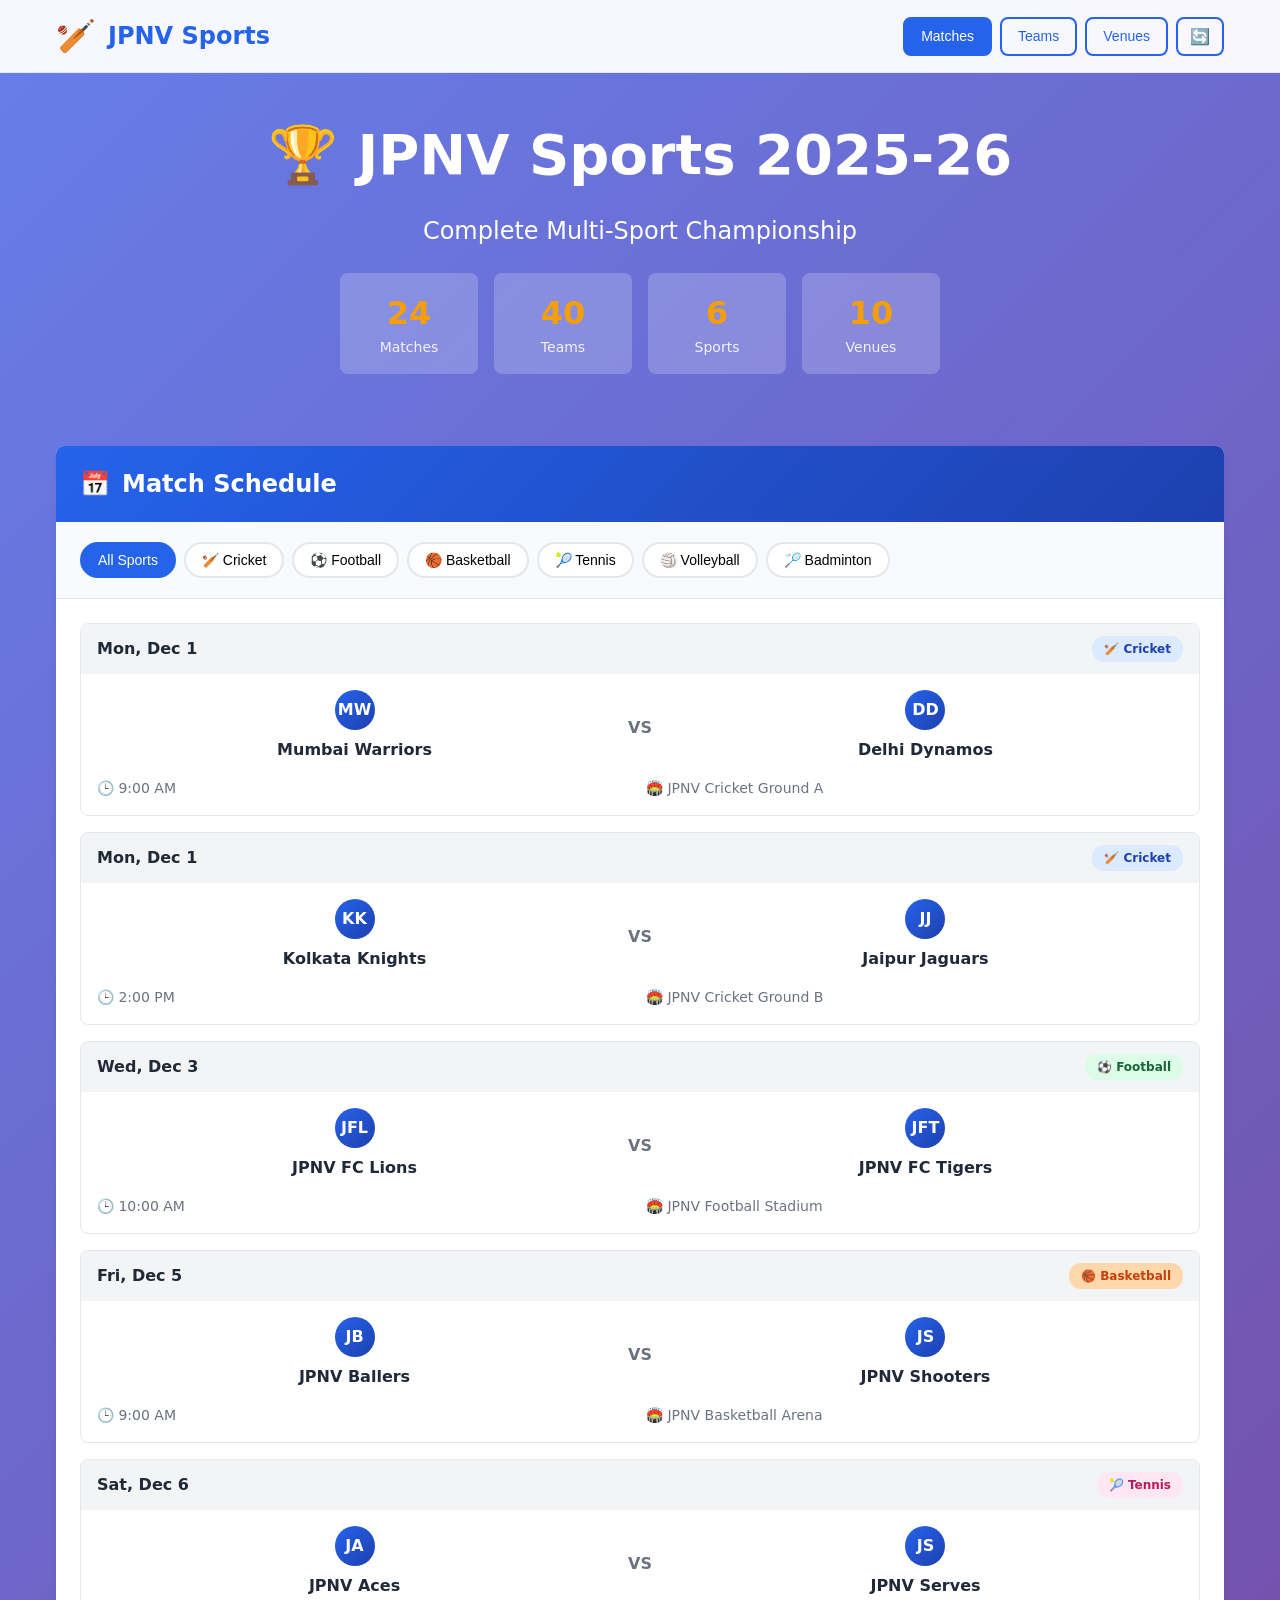
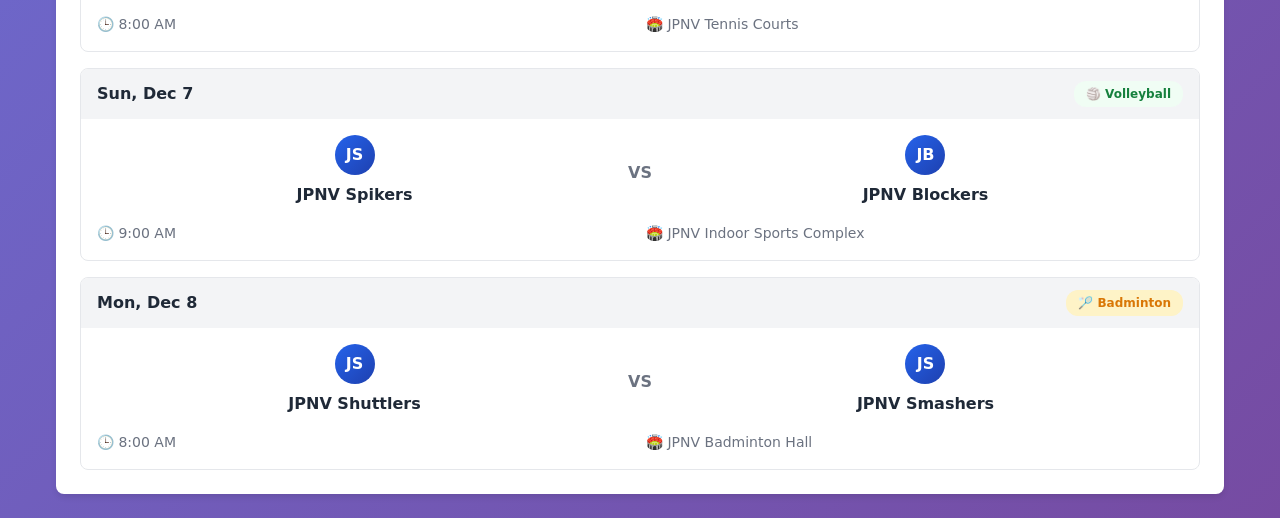
==== index.html @ b488fb13 "🔄 Fix CSV Data Loading - All Teams & Live Updates 🚀 Major Data Integration Fixes: - Replaced hardcod" ====
<!DOCTYPE html>
<html lang="en">
<head>
    <meta charset="UTF-8">
    <meta name="viewport" content="width=device-width, initial-scale=1.0">
    <meta http-equiv="Cache-Control" content="no-cache, no-store, must-revalidate">
    <meta http-equiv="Pragma" content="no-cache">
    <meta http-equiv="Expires" content="0">
    <title>🏏 JPNV Sports 2025-26</title>
    <link rel="icon" href="data:image/svg+xml,<svg xmlns='http://www.w3.org/2000/svg' viewBox='0 0 100 100'><text y='.9em' font-size='90'>🏏</text></svg>">
    
    <style>
        /* Critical above-fold CSS only */
        *{margin:0;padding:0;box-sizing:border-box}
        body{font-family:system-ui,-apple-system,sans-serif;line-height:1.5;color:#1f2937;background:#667eea;min-height:100vh}
        .container{max-width:1200px;margin:0 auto;padding:0 16px}
        .header{background:rgba(255,255,255,0.95);position:sticky;top:0;z-index:100;border-bottom:1px solid #e5e7eb}
        .header-content{display:flex;align-items:center;justify-content:space-between;padding:12px 0}
        .logo{display:flex;align-items:center;gap:12px;font-size:1.5rem;font-weight:700;color:#2563eb;text-decoration:none}
        .nav-menu{display:flex;gap:8px}
        .nav-btn{padding:8px 16px;background:none;border:2px solid #2563eb;border-radius:8px;color:#2563eb;font-weight:500;cursor:pointer;font-size:14px}
        .nav-btn:hover,.nav-btn.active{background:#2563eb;color:white}
        .refresh-btn{padding:8px 12px!important;font-size:16px!important;transition:transform 0.3s ease}
        .refresh-btn:hover{transform:rotate(90deg)}
        @media (max-width:768px){.header-content{flex-wrap:wrap;gap:8px}.logo{flex:1;min-width:0}.nav-menu{gap:6px;flex-wrap:wrap;width:100%;justify-content:space-between}.nav-btn{padding:10px 12px;font-size:13px;min-width:70px;min-height:44px;touch-action:manipulation}.refresh-btn{padding:10px 12px!important;font-size:16px!important;min-width:50px!important}}
        .hero-section{text-align:center;padding:40px 0;color:white;margin-bottom:32px}
        .hero-title{font-size:clamp(2rem,5vw,3.5rem);font-weight:700;margin-bottom:16px}
        .hero-stats{display:grid;grid-template-columns:repeat(auto-fit,minmax(120px,1fr));gap:16px;max-width:600px;margin:0 auto}
        .stat-card{background:rgba(255,255,255,0.2);padding:16px;border-radius:8px}
        .stat-number{font-size:2rem;font-weight:700;color:#f59e0b}
        .loading{text-align:center;padding:40px;color:#fff}
    </style>
    <link rel="preload" href="fast.css?v=1130" as="style" onload="this.onload=null;this.rel='stylesheet'">
    <noscript><link rel="stylesheet" href="fast.css?v=1130"></noscript>
</head>
<body>
    <header class="header">
        <div class="container">
            <div class="header-content">
                <a href="#" class="logo">
                    <span style="font-size: clamp(1.5rem, 4vw, 2rem);">🏏</span>
                    <span style="font-size: clamp(1rem, 3vw, 1.5rem);">JPNV Sports</span>
                </a>
                <nav class="nav-menu">
                    <button class="nav-btn active" data-section="matches">Matches</button>
                    <button class="nav-btn" data-section="teams">Teams</button>
                    <button class="nav-btn" data-section="venues">Venues</button>
                    <button class="nav-btn refresh-btn" title="Refresh Data">🔄</button>
                </nav>
            </div>
        </div>
    </header>

    <main>
        <div class="container">
            <section class="hero-section">
                <h1 class="hero-title">🏆 JPNV Sports 2025-26</h1>
                <p style="font-size: clamp(1rem, 3vw, 1.5rem); margin-bottom: 24px;">Complete Multi-Sport Championship</p>
                <div class="hero-stats">
                    <div class="stat-card">
                        <div class="stat-number">24</div>
                        <div class="stat-label">Matches</div>
                    </div>
                    <div class="stat-card">
                        <div class="stat-number">40</div>
                        <div class="stat-label">Teams</div>
                    </div>
                    <div class="stat-card">
                        <div class="stat-number">6</div>
                        <div class="stat-label">Sports</div>
                    </div>
                    <div class="stat-card">
                        <div class="stat-number">10</div>
                        <div class="stat-label">Venues</div>
                    </div>
                </div>
            </section>

            <section id="matches-section" class="content-section">
                <div class="section-header">
                    <span style="font-size: 1.5rem;">📅</span>
                    <h2 style="font-size: 1.5rem; font-weight: 600;">Match Schedule</h2>
                </div>
                
                <div class="filters">
                    <div class="filter-tabs">
                        <button class="filter-tab active" data-sport="all">All Sports</button>
                        <button class="filter-tab" data-sport="Cricket">🏏 Cricket</button>
                        <button class="filter-tab" data-sport="Football">⚽ Football</button>
                        <button class="filter-tab" data-sport="Basketball">🏀 Basketball</button>
                        <button class="filter-tab" data-sport="Tennis">🎾 Tennis</button>
                        <button class="filter-tab" data-sport="Volleyball">🏐 Volleyball</button>
                        <button class="filter-tab" data-sport="Badminton">🏸 Badminton</button>
                    </div>
                </div>

                <div class="matches-grid" id="matches-grid">
                    <div class="loading">📊 Loading matches...</div>
                </div>
            </section>

            <section id="teams-section" class="content-section" style="display: none;">
                <div class="section-header">
                    <span style="font-size: 1.5rem;">👥</span>
                    <h2 style="font-size: 1.5rem; font-weight: 600;">Teams</h2>
                </div>
                <div class="teams-grid" id="teams-grid"></div>
            </section>

            <section id="venues-section" class="content-section" style="display: none;">
                <div class="section-header">
                    <span style="font-size: 1.5rem;">🏟️</span>
                    <h2 style="font-size: 1.5rem; font-weight: 600;">Venues</h2>
                </div>
                <div class="teams-grid" id="venues-grid"></div>
            </section>
        </div>
    </main>

    <script>
        // Essential data only
        const matches = [
            {date: '2025-12-01', time: '09:00', sport: 'Cricket', competition: 'JPNV Premier League', homeTeam: 'Mumbai Warriors', awayTeam: 'Delhi Dynamos', venue: 'JPNV Cricket Ground A', status: 'Scheduled'},
            {date: '2025-12-01', time: '14:00', sport: 'Cricket', competition: 'JPNV Premier League', homeTeam: 'Kolkata Knights', awayTeam: 'Jaipur Jaguars', venue: 'JPNV Cricket Ground B', status: 'Scheduled'},
            {date: '2025-12-03', time: '10:00', sport: 'Football', competition: 'JPNV Football Championship', homeTeam: 'JPNV FC Lions', awayTeam: 'JPNV FC Tigers', venue: 'JPNV Football Stadium', status: 'Scheduled'},
            {date: '2025-12-05', time: '09:00', sport: 'Basketball', competition: 'JPNV Basketball Pro League', homeTeam: 'JPNV Ballers', awayTeam: 'JPNV Shooters', venue: 'JPNV Basketball Arena', status: 'Scheduled'},
            {date: '2025-12-06', time: '08:00', sport: 'Tennis', competition: 'JPNV Tennis Open', homeTeam: 'JPNV Aces', awayTeam: 'JPNV Serves', venue: 'JPNV Tennis Courts', status: 'Scheduled'},
            {date: '2025-12-07', time: '09:00', sport: 'Volleyball', competition: 'JPNV Volleyball League', homeTeam: 'JPNV Spikers', awayTeam: 'JPNV Blockers', venue: 'JPNV Indoor Sports Complex', status: 'Scheduled'},
            {date: '2025-12-08', time: '08:00', sport: 'Badminton', competition: 'JPNV Badminton Championship', homeTeam: 'JPNV Shuttlers', awayTeam: 'JPNV Smashers', venue: 'JPNV Badminton Hall', status: 'Scheduled'}
        ];

        let teams = []; // Will be loaded from CSV

        let venues = []; // Will be loaded from CSV

        function formatDate(dateString) {
            return new Date(dateString).toLocaleDateString('en-US', { weekday: 'short', month: 'short', day: 'numeric' });
        }

        function formatTime(timeString) {
            const [hours, minutes] = timeString.split(':');
            const time = new Date();
            time.setHours(hours, minutes);
            return time.toLocaleTimeString('en-US', { hour: 'numeric', minute: '2-digit', hour12: true });
        }

        function getInitials(name) {
            return name.split(' ').map(word => word[0]).join('').toUpperCase();
        }

        function getSportIcon(sport) {
            const icons = { 'Cricket': '🏏', 'Football': '⚽', 'Basketball': '🏀', 'Tennis': '🎾', 'Volleyball': '🏐', 'Badminton': '🏸' };
            return icons[sport] || '⚽';
        }

        function renderMatches(matchList = matches) {
            const grid = document.getElementById('matches-grid');
            grid.innerHTML = matchList.length === 0 ? '<div class="loading">No matches found.</div>' : matchList.map(match => `
                <div class="match-card">
                    <div class="match-header">
                        <span style="font-weight: 600;">${formatDate(match.date)}</span>
                        <span class="match-sport sport-${match.sport.toLowerCase()}">${getSportIcon(match.sport)} ${match.sport}</span>
                    </div>
                    <div class="match-content">
                        <div class="match-teams">
                            <div class="team">
                                <div class="team-logo">${getInitials(match.homeTeam)}</div>
                                <div class="team-name">${match.homeTeam}</div>
                            </div>
                            <div class="vs-divider">VS</div>
                            <div class="team">
                                <div class="team-logo">${getInitials(match.awayTeam)}</div>
                                <div class="team-name">${match.awayTeam}</div>
                            </div>
                        </div>
                        <div class="match-details">
                            <div>🕒 ${formatTime(match.time)}</div>
                            <div>🏟️ ${match.venue}</div>
                        </div>
                    </div>
                </div>
            `).join('');
        }

        function renderTeams() {
            const grid = document.getElementById('teams-grid');
            if (teams.length === 0) {
                grid.innerHTML = '<div class="loading">📊 Loading teams...</div>';
                return;
            }
            grid.innerHTML = teams.map(team => `
                <div class="team-card">
                    <div class="team-card-logo">${getInitials(team.name)}</div>
                    <div style="font-size: 1.25rem; font-weight: 600; margin-bottom: 8px;">${team.name}</div>
                    <div style="color: #6b7280; margin-bottom: 12px;">${getSportIcon(team.sport)} ${team.sport}</div>
                    <div style="font-size: 14px;">👤 ${team.contact}</div>
                    <div style="font-size: 14px;">📧 ${team.email}</div>
                </div>
            `).join('');
        }

        function renderVenues() {
            const grid = document.getElementById('venues-grid');
            if (venues.length === 0) {
                grid.innerHTML = '<div class="loading">📊 Loading venues...</div>';
                return;
            }
            grid.innerHTML = venues.map(venue => `
                <div class="team-card">
                    <div class="team-card-logo">🏟️</div>
                    <div style="font-size: 1.25rem; font-weight: 600; margin-bottom: 8px;">${venue.name}</div>
                    <div style="color: #6b7280; margin-bottom: 12px;">${venue.city || venue.location || 'Pune'}</div>
                    <div style="font-size: 14px;">👥 Capacity: ${(venue.capacity || 0).toLocaleString()}</div>
                    <div style="font-size: 14px;">🌿 ${venue.surface || 'Multi-Purpose'}</div>
                </div>
            `).join('');
        }

        // Navigation
        document.querySelectorAll('.nav-btn').forEach(btn => {
            btn.onclick = function() {
                // Handle refresh button separately
                if (this.classList.contains('refresh-btn')) {
                    this.style.transform = 'rotate(360deg)';
                    this.style.transition = 'transform 0.5s ease';
                    setTimeout(() => {
                        this.style.transform = '';
                        this.style.transition = '';
                    }, 500);
                    
                    // Reload CSV data and refresh current section
                    if (window.jpnvLoader) {
                        window.jpnvLoader.loadAllData().then(() => {
                            const activeSection = document.querySelector('.nav-btn.active')?.dataset.section;
                            if (activeSection === 'matches') renderMatches();
                            else if (activeSection === 'teams') renderTeams();
                            else if (activeSection === 'venues') renderVenues();
                        });
                    } else {
                        // Fallback if loader not ready
                        const activeSection = document.querySelector('.nav-btn.active')?.dataset.section;
                        if (activeSection === 'matches') renderMatches();
                        else if (activeSection === 'teams') renderTeams();
                        else if (activeSection === 'venues') renderVenues();
                    }
                    return;
                }
                
                document.querySelectorAll('.nav-btn').forEach(b => b.classList.remove('active'));
                this.classList.add('active');
                
                document.querySelectorAll('.content-section').forEach(s => s.style.display = 'none');
                document.getElementById(this.dataset.section + '-section').style.display = 'block';
                
                if (this.dataset.section === 'teams') renderTeams();
                if (this.dataset.section === 'venues') renderVenues();
            };
        });

        // Sport filters
        document.querySelectorAll('.filter-tab').forEach(tab => {
            tab.onclick = function() {
                document.querySelectorAll('.filter-tab').forEach(t => t.classList.remove('active'));
                this.classList.add('active');
                
                const sport = this.dataset.sport;
                const filtered = sport === 'all' ? matches : matches.filter(match => match.sport === sport);
                renderMatches(filtered);
            };
        });

        // Load remaining styles after initial paint
        setTimeout(() => {
            const style = document.createElement('style');
            style.textContent = `
                body{background:linear-gradient(135deg,#667eea 0%,#764ba2 100%)}
                .content-section{background:white;border-radius:8px;box-shadow:0 4px 6px -1px rgba(0,0,0,0.1);margin-bottom:24px;overflow:hidden}
                .section-header{background:linear-gradient(135deg,#2563eb,#1e40af);color:white;padding:20px 24px;display:flex;align-items:center;gap:12px}
                .filters{padding:20px 24px;border-bottom:1px solid #e5e7eb;background:#f8fafc}
                .filter-tabs{display:flex;gap:8px;flex-wrap:wrap}
                .filter-tab{padding:8px 16px;background:white;border:2px solid #e5e7eb;border-radius:20px;cursor:pointer;font-size:14px;font-weight:500}
                .filter-tab:hover,.filter-tab.active{background:#2563eb;color:white;border-color:#2563eb}
                .matches-grid{padding:24px;display:grid;gap:16px}
                .match-card{border:1px solid #e5e7eb;border-radius:8px;overflow:hidden;background:white}
                .match-header{background:#f3f4f6;padding:12px 16px;display:flex;justify-content:space-between;align-items:center}
                .match-sport{padding:4px 12px;border-radius:12px;font-size:12px;font-weight:600}
                .sport-cricket{background:#dbeafe;color:#1e40af}.sport-football{background:#dcfce7;color:#166534}.sport-basketball{background:#fed7aa;color:#c2410c}.sport-tennis{background:#fce7f3;color:#be185d}.sport-volleyball{background:#f0fdf4;color:#15803d}.sport-badminton{background:#fef3c7;color:#d97706}
                .match-content{padding:16px}
                .match-teams{display:flex;justify-content:space-between;align-items:center;margin-bottom:12px}
                .team{text-align:center;flex:1}.team-name{font-weight:600;margin-bottom:4px}
                .team-logo{width:40px;height:40px;background:linear-gradient(135deg,#2563eb,#1e40af);border-radius:50%;display:flex;align-items:center;justify-content:center;color:white;font-weight:700;margin:0 auto 8px}
                .vs-divider{font-weight:700;color:#6b7280;margin:0 16px}
                .match-details{display:grid;grid-template-columns:1fr 1fr;gap:12px;font-size:14px;color:#6b7280}
                .teams-grid{padding:24px;display:grid;grid-template-columns:repeat(auto-fit,minmax(280px,1fr));gap:20px}
                .team-card{background:white;border:1px solid #e5e7eb;border-radius:8px;padding:20px;text-align:center}
                .team-card-logo{width:60px;height:60px;background:linear-gradient(135deg,#2563eb,#1e40af);border-radius:50%;display:flex;align-items:center;justify-content:center;color:white;font-weight:700;font-size:1.5rem;margin:0 auto 16px}
                @media (max-width:768px){.container{padding:0 12px}.hero-section{padding:24px 0}.matches-grid,.teams-grid{padding:16px}.match-details{grid-template-columns:1fr}.teams-grid{grid-template-columns:1fr}.match-teams{flex-direction:column;gap:12px}.vs-divider{margin:8px 0}.header-content{padding:8px 0!important}.nav-menu{justify-content:center;width:100%;margin-top:8px}.nav-btn{flex:1;text-align:center;white-space:nowrap;overflow:hidden;text-overflow:ellipsis}}
            `;
            document.head.appendChild(style);
        }, 50);

        // Load mini CSV in background  
        setTimeout(() => {
            const s = document.createElement('script');
            s.src = 'js/mini-csv.js?v=1130';
            s.async = true;
            document.head.appendChild(s);
        }, 300);

        // Initial render
        renderMatches();
    </script>
</body>
</html>
---- fast.css ----
/* JPNV Sports - Ultra-Fast CSS */
*{margin:0;padding:0;box-sizing:border-box}
body{font-family:system-ui,-apple-system,sans-serif;line-height:1.5;color:#1f2937;background:linear-gradient(135deg,#667eea 0%,#764ba2 100%);min-height:100vh}
.container{max-width:1200px;margin:0 auto;padding:0 16px}
.header{background:rgba(255,255,255,0.95);position:sticky;top:0;z-index:100;border-bottom:1px solid #e5e7eb}
.header-content{display:flex;align-items:center;justify-content:space-between;padding:12px 0}
.logo{display:flex;align-items:center;gap:12px;font-size:1.5rem;font-weight:700;color:#2563eb;text-decoration:none}
.nav-menu{display:flex;gap:8px}
.nav-btn{padding:8px 16px;background:none;border:2px solid #2563eb;border-radius:8px;color:#2563eb;font-weight:500;cursor:pointer;font-size:14px}
.nav-btn:hover,.nav-btn.active{background:#2563eb;color:white}
.hero-section{text-align:center;padding:40px 0;color:white;margin-bottom:32px}
.hero-title{font-size:clamp(2rem,5vw,3.5rem);font-weight:700;margin-bottom:16px}
.hero-stats{display:grid;grid-template-columns:repeat(auto-fit,minmax(120px,1fr));gap:16px;max-width:600px;margin:0 auto}
.stat-card{background:rgba(255,255,255,0.2);padding:16px;border-radius:8px}
.stat-number{font-size:2rem;font-weight:700;color:#f59e0b}
.stat-label{font-size:0.875rem;opacity:0.9}
.content-section{background:white;border-radius:8px;box-shadow:0 4px 6px -1px rgba(0,0,0,0.1);margin-bottom:24px;overflow:hidden}
.section-header{background:linear-gradient(135deg,#2563eb,#1e40af);color:white;padding:20px 24px;display:flex;align-items:center;gap:12px}
.filters{padding:20px 24px;border-bottom:1px solid #e5e7eb;background:#f8fafc}
.filter-tabs{display:flex;gap:8px;flex-wrap:wrap}
.filter-tab{padding:8px 16px;background:white;border:2px solid #e5e7eb;border-radius:20px;cursor:pointer;font-size:14px;font-weight:500}
.filter-tab:hover,.filter-tab.active{background:#2563eb;color:white;border-color:#2563eb}
.matches-grid{padding:24px;display:grid;gap:16px}
.match-card{border:1px solid #e5e7eb;border-radius:8px;overflow:hidden;background:white}
.match-header{background:#f3f4f6;padding:12px 16px;display:flex;justify-content:space-between;align-items:center}
.match-sport{padding:4px 12px;border-radius:12px;font-size:12px;font-weight:600}
.sport-cricket{background:#dbeafe;color:#1e40af}
.sport-football{background:#dcfce7;color:#166534}
.sport-basketball{background:#fed7aa;color:#c2410c}
.sport-tennis{background:#fce7f3;color:#be185d}
.sport-volleyball{background:#f0fdf4;color:#15803d}
.sport-badminton{background:#fef3c7;color:#d97706}
.match-content{padding:16px}
.match-teams{display:flex;justify-content:space-between;align-items:center;margin-bottom:12px}
.team{text-align:center;flex:1}
.team-name{font-weight:600;margin-bottom:4px}
.team-logo{width:40px;height:40px;background:linear-gradient(135deg,#2563eb,#1e40af);border-radius:50%;display:flex;align-items:center;justify-content:center;color:white;font-weight:700;margin:0 auto 8px}
.vs-divider{font-weight:700;color:#6b7280;margin:0 16px}
.match-details{display:grid;grid-template-columns:1fr 1fr;gap:12px;font-size:14px;color:#6b7280}
.teams-grid{padding:24px;display:grid;grid-template-columns:repeat(auto-fit,minmax(280px,1fr));gap:20px}
.team-card{background:white;border:1px solid #e5e7eb;border-radius:8px;padding:20px;text-align:center}
.team-card-logo{width:60px;height:60px;background:linear-gradient(135deg,#2563eb,#1e40af);border-radius:50%;display:flex;align-items:center;justify-content:center;color:white;font-weight:700;font-size:1.5rem;margin:0 auto 16px}
@media (max-width:768px){
.container{padding:0 12px}
.hero-section{padding:24px 0}
.matches-grid,.teams-grid{padding:16px}
.match-details{grid-template-columns:1fr}
.teams-grid{grid-template-columns:1fr}
.match-teams{flex-direction:column;gap:12px}
.vs-divider{margin:8px 0}
}
.loading{text-align:center;padding:40px;color:#6b7280}
---- fast.css ----
/* JPNV Sports - Ultra-Fast CSS */
*{margin:0;padding:0;box-sizing:border-box}
body{font-family:system-ui,-apple-system,sans-serif;line-height:1.5;color:#1f2937;background:linear-gradient(135deg,#667eea 0%,#764ba2 100%);min-height:100vh}
.container{max-width:1200px;margin:0 auto;padding:0 16px}
.header{background:rgba(255,255,255,0.95);position:sticky;top:0;z-index:100;border-bottom:1px solid #e5e7eb}
.header-content{display:flex;align-items:center;justify-content:space-between;padding:12px 0}
.logo{display:flex;align-items:center;gap:12px;font-size:1.5rem;font-weight:700;color:#2563eb;text-decoration:none}
.nav-menu{display:flex;gap:8px}
.nav-btn{padding:8px 16px;background:none;border:2px solid #2563eb;border-radius:8px;color:#2563eb;font-weight:500;cursor:pointer;font-size:14px}
.nav-btn:hover,.nav-btn.active{background:#2563eb;color:white}
.hero-section{text-align:center;padding:40px 0;color:white;margin-bottom:32px}
.hero-title{font-size:clamp(2rem,5vw,3.5rem);font-weight:700;margin-bottom:16px}
.hero-stats{display:grid;grid-template-columns:repeat(auto-fit,minmax(120px,1fr));gap:16px;max-width:600px;margin:0 auto}
.stat-card{background:rgba(255,255,255,0.2);padding:16px;border-radius:8px}
.stat-number{font-size:2rem;font-weight:700;color:#f59e0b}
.stat-label{font-size:0.875rem;opacity:0.9}
.content-section{background:white;border-radius:8px;box-shadow:0 4px 6px -1px rgba(0,0,0,0.1);margin-bottom:24px;overflow:hidden}
.section-header{background:linear-gradient(135deg,#2563eb,#1e40af);color:white;padding:20px 24px;display:flex;align-items:center;gap:12px}
.filters{padding:20px 24px;border-bottom:1px solid #e5e7eb;background:#f8fafc}
.filter-tabs{display:flex;gap:8px;flex-wrap:wrap}
.filter-tab{padding:8px 16px;background:white;border:2px solid #e5e7eb;border-radius:20px;cursor:pointer;font-size:14px;font-weight:500}
.filter-tab:hover,.filter-tab.active{background:#2563eb;color:white;border-color:#2563eb}
.matches-grid{padding:24px;display:grid;gap:16px}
.match-card{border:1px solid #e5e7eb;border-radius:8px;overflow:hidden;background:white}
.match-header{background:#f3f4f6;padding:12px 16px;display:flex;justify-content:space-between;align-items:center}
.match-sport{padding:4px 12px;border-radius:12px;font-size:12px;font-weight:600}
.sport-cricket{background:#dbeafe;color:#1e40af}
.sport-football{background:#dcfce7;color:#166534}
.sport-basketball{background:#fed7aa;color:#c2410c}
.sport-tennis{background:#fce7f3;color:#be185d}
.sport-volleyball{background:#f0fdf4;color:#15803d}
.sport-badminton{background:#fef3c7;color:#d97706}
.match-content{padding:16px}
.match-teams{display:flex;justify-content:space-between;align-items:center;margin-bottom:12px}
.team{text-align:center;flex:1}
.team-name{font-weight:600;margin-bottom:4px}
.team-logo{width:40px;height:40px;background:linear-gradient(135deg,#2563eb,#1e40af);border-radius:50%;display:flex;align-items:center;justify-content:center;color:white;font-weight:700;margin:0 auto 8px}
.vs-divider{font-weight:700;color:#6b7280;margin:0 16px}
.match-details{display:grid;grid-template-columns:1fr 1fr;gap:12px;font-size:14px;color:#6b7280}
.teams-grid{padding:24px;display:grid;grid-template-columns:repeat(auto-fit,minmax(280px,1fr));gap:20px}
.team-card{background:white;border:1px solid #e5e7eb;border-radius:8px;padding:20px;text-align:center}
.team-card-logo{width:60px;height:60px;background:linear-gradient(135deg,#2563eb,#1e40af);border-radius:50%;display:flex;align-items:center;justify-content:center;color:white;font-weight:700;font-size:1.5rem;margin:0 auto 16px}
@media (max-width:768px){
.container{padding:0 12px}
.hero-section{padding:24px 0}
.matches-grid,.teams-grid{padding:16px}
.match-details{grid-template-columns:1fr}
.teams-grid{grid-template-columns:1fr}
.match-teams{flex-direction:column;gap:12px}
.vs-divider{margin:8px 0}
}
.loading{text-align:center;padding:40px;color:#6b7280}
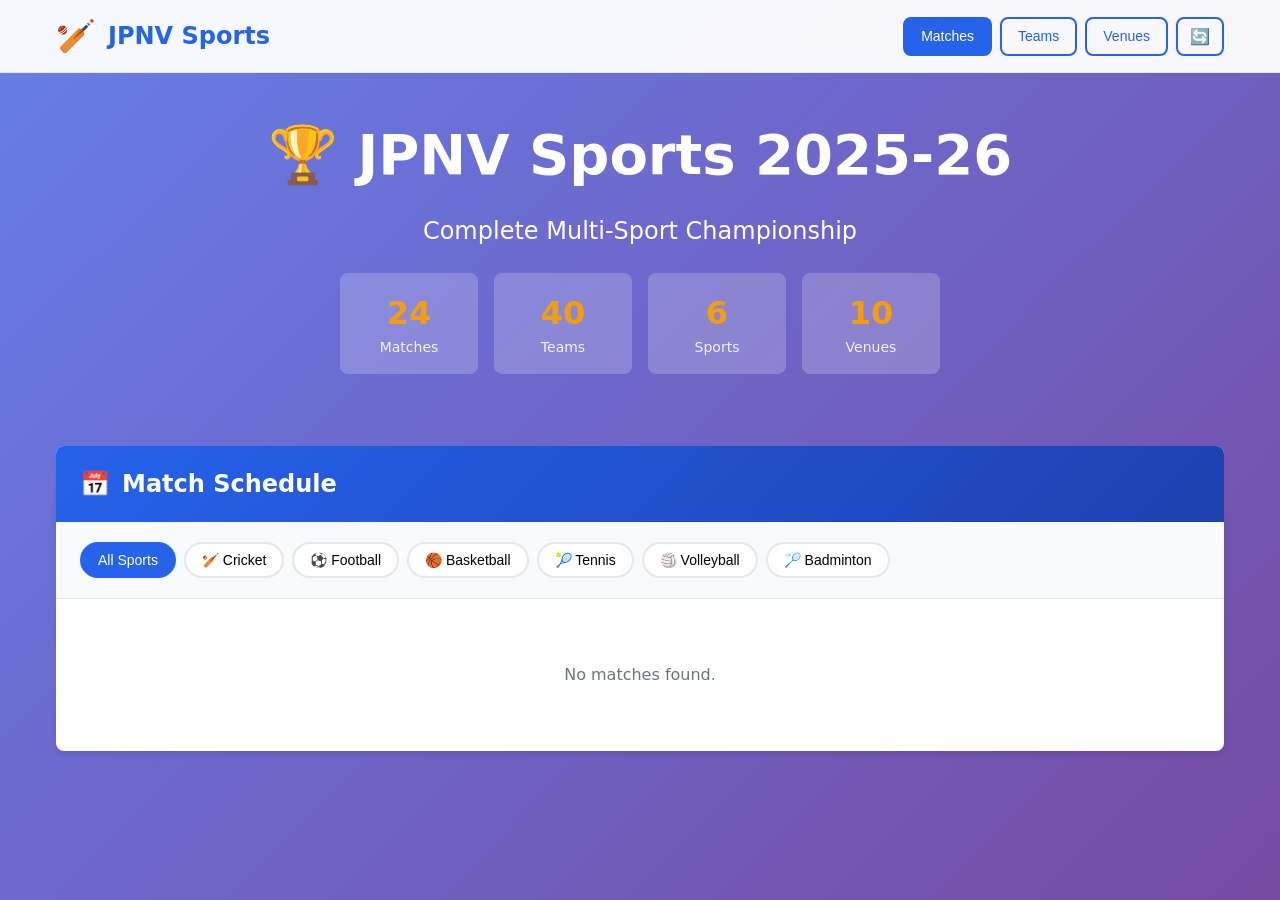
==== commit 0bcb050a: "🔧 Fix CSV Data Loading & Team Display 📊 CSV Integration: - Added all CSV files to data/ folder - Enh" ====
--- a/index.html
+++ b/index.html
@@ -30,8 +30,8 @@
         .stat-number{font-size:2rem;font-weight:700;color:#f59e0b}
         .loading{text-align:center;padding:40px;color:#fff}
     </style>
-    <link rel="preload" href="fast.css?v=1130" as="style" onload="this.onload=null;this.rel='stylesheet'">
-    <noscript><link rel="stylesheet" href="fast.css?v=1130"></noscript>
+    <link rel="preload" href="fast.css?v=1129" as="style" onload="this.onload=null;this.rel='stylesheet'">
+    <noscript><link rel="stylesheet" href="fast.css?v=1129"></noscript>
 </head>
 <body>
     <header class="header">
@@ -118,20 +118,57 @@
     </main>
 
     <script>
-        // Essential data only
-        const matches = [
-            {date: '2025-12-01', time: '09:00', sport: 'Cricket', competition: 'JPNV Premier League', homeTeam: 'Mumbai Warriors', awayTeam: 'Delhi Dynamos', venue: 'JPNV Cricket Ground A', status: 'Scheduled'},
-            {date: '2025-12-01', time: '14:00', sport: 'Cricket', competition: 'JPNV Premier League', homeTeam: 'Kolkata Knights', awayTeam: 'Jaipur Jaguars', venue: 'JPNV Cricket Ground B', status: 'Scheduled'},
-            {date: '2025-12-03', time: '10:00', sport: 'Football', competition: 'JPNV Football Championship', homeTeam: 'JPNV FC Lions', awayTeam: 'JPNV FC Tigers', venue: 'JPNV Football Stadium', status: 'Scheduled'},
-            {date: '2025-12-05', time: '09:00', sport: 'Basketball', competition: 'JPNV Basketball Pro League', homeTeam: 'JPNV Ballers', awayTeam: 'JPNV Shooters', venue: 'JPNV Basketball Arena', status: 'Scheduled'},
-            {date: '2025-12-06', time: '08:00', sport: 'Tennis', competition: 'JPNV Tennis Open', homeTeam: 'JPNV Aces', awayTeam: 'JPNV Serves', venue: 'JPNV Tennis Courts', status: 'Scheduled'},
-            {date: '2025-12-07', time: '09:00', sport: 'Volleyball', competition: 'JPNV Volleyball League', homeTeam: 'JPNV Spikers', awayTeam: 'JPNV Blockers', venue: 'JPNV Indoor Sports Complex', status: 'Scheduled'},
-            {date: '2025-12-08', time: '08:00', sport: 'Badminton', competition: 'JPNV Badminton Championship', homeTeam: 'JPNV Shuttlers', awayTeam: 'JPNV Smashers', venue: 'JPNV Badminton Hall', status: 'Scheduled'}
-        ];
-
-        let teams = []; // Will be loaded from CSV
-
-        let venues = []; // Will be loaded from CSV
+        // Dynamic data loaded from CSV files
+        let matches = [];
+        let teams = [];
+        let venues = [];
+
+        // Data update functions for CSV loader
+        window.updateMatchesData = function(csvMatches) {
+            matches = csvMatches || [];
+            console.log('Matches updated:', matches.length);
+            renderMatches();
+            updateStats();
+        };
+
+        window.updateTeamsData = function(csvTeams) {
+            teams = csvTeams || [];
+            console.log('Teams updated:', teams.length);
+            if (document.querySelector('#teams-section').style.display !== 'none') {
+                renderTeams();
+            }
+        };
+
+        window.updateVenuesData = function(csvVenues) {
+            venues = csvVenues || [];
+            console.log('Venues updated:', venues.length);
+            if (document.querySelector('#venues-section').style.display !== 'none') {
+                renderVenues();
+            }
+        };
+
+        // Update hero stats with actual data
+        function updateStats() {
+            const uniqueSports = new Set(matches.map(m => m.sport)).size;
+            document.querySelector('.hero-stats').innerHTML = `
+                <div class="stat-card">
+                    <div class="stat-number">${matches.length}</div>
+                    <div class="stat-label">Matches</div>
+                </div>
+                <div class="stat-card">
+                    <div class="stat-number">${teams.length}</div>
+                    <div class="stat-label">Teams</div>
+                </div>
+                <div class="stat-card">
+                    <div class="stat-number">${uniqueSports || 6}</div>
+                    <div class="stat-label">Sports</div>
+                </div>
+                <div class="stat-card">
+                    <div class="stat-number">${venues.length}</div>
+                    <div class="stat-label">Venues</div>
+                </div>
+            `;
+        }
 
         function formatDate(dateString) {
             return new Date(dateString).toLocaleDateString('en-US', { weekday: 'short', month: 'short', day: 'numeric' });
@@ -183,35 +220,38 @@
         }
 
         function renderTeams() {
-            const grid = document.getElementById('teams-grid');
-            if (teams.length === 0) {
-                grid.innerHTML = '<div class="loading">📊 Loading teams...</div>';
+            if (!teams || teams.length === 0) {
+                document.getElementById('teams-grid').innerHTML = '<div class="loading">Loading teams...</div>';
                 return;
             }
-            grid.innerHTML = teams.map(team => `
+            document.getElementById('teams-grid').innerHTML = teams.map(team => `
                 <div class="team-card">
                     <div class="team-card-logo">${getInitials(team.name)}</div>
                     <div style="font-size: 1.25rem; font-weight: 600; margin-bottom: 8px;">${team.name}</div>
                     <div style="color: #6b7280; margin-bottom: 12px;">${getSportIcon(team.sport)} ${team.sport}</div>
-                    <div style="font-size: 14px;">👤 ${team.contact}</div>
-                    <div style="font-size: 14px;">📧 ${team.email}</div>
+                    <div style="font-size: 14px; margin-bottom: 4px;">🏆 ${team.division || 'Division'}</div>
+                    <div style="font-size: 14px; margin-bottom: 4px;">👤 ${team.contact || 'Contact'}</div>
+                    <div style="font-size: 14px; margin-bottom: 4px;">📧 ${team.email || ''}</div>
+                    <div style="font-size: 14px; margin-bottom: 4px;">🏟️ ${team.venue || 'Home Venue'}</div>
+                    ${team.color ? `<div style="font-size: 12px; color: #6b7280;">🎨 ${team.color}</div>` : ''}
                 </div>
             `).join('');
         }
 
         function renderVenues() {
-            const grid = document.getElementById('venues-grid');
-            if (venues.length === 0) {
-                grid.innerHTML = '<div class="loading">📊 Loading venues...</div>';
+            if (!venues || venues.length === 0) {
+                document.getElementById('venues-grid').innerHTML = '<div class="loading">Loading venues...</div>';
                 return;
             }
-            grid.innerHTML = venues.map(venue => `
+            document.getElementById('venues-grid').innerHTML = venues.map(venue => `
                 <div class="team-card">
                     <div class="team-card-logo">🏟️</div>
                     <div style="font-size: 1.25rem; font-weight: 600; margin-bottom: 8px;">${venue.name}</div>
-                    <div style="color: #6b7280; margin-bottom: 12px;">${venue.city || venue.location || 'Pune'}</div>
-                    <div style="font-size: 14px;">👥 Capacity: ${(venue.capacity || 0).toLocaleString()}</div>
-                    <div style="font-size: 14px;">🌿 ${venue.surface || 'Multi-Purpose'}</div>
+                    <div style="color: #6b7280; margin-bottom: 12px;">${venue.city}${venue.state ? `, ${venue.state}` : ''}</div>
+                    <div style="font-size: 14px; margin-bottom: 4px;">👥 Capacity: ${venue.capacity ? venue.capacity.toLocaleString() : 'N/A'}</div>
+                    <div style="font-size: 14px; margin-bottom: 4px;">🌿 ${venue.surface || 'Surface'}</div>
+                    <div style="font-size: 14px; margin-bottom: 4px;">🏢 ${venue.type || 'Type'}</div>
+                    ${venue.contact ? `<div style="font-size: 14px;">📞 ${venue.contact}</div>` : ''}
                 </div>
             `).join('');
         }
@@ -228,21 +268,22 @@
                         this.style.transition = '';
                     }, 500);
                     
-                    // Reload CSV data and refresh current section
-                    if (window.jpnvLoader) {
-                        window.jpnvLoader.loadAllData().then(() => {
-                            const activeSection = document.querySelector('.nav-btn.active')?.dataset.section;
-                            if (activeSection === 'matches') renderMatches();
-                            else if (activeSection === 'teams') renderTeams();
-                            else if (activeSection === 'venues') renderVenues();
-                        });
-                    } else {
-                        // Fallback if loader not ready
-                        const activeSection = document.querySelector('.nav-btn.active')?.dataset.section;
-                        if (activeSection === 'matches') renderMatches();
-                        else if (activeSection === 'teams') renderTeams();
-                        else if (activeSection === 'venues') renderVenues();
+                    // Refresh current section and reload CSV data
+                    const activeSection = document.querySelector('.nav-btn.active')?.dataset.section;
+                    if (activeSection === 'matches') {
+                        document.getElementById('matches-grid').innerHTML = '<div class="loading">🔄 Refreshing matches...</div>';
+                    } else if (activeSection === 'teams') {
+                        document.getElementById('teams-grid').innerHTML = '<div class="loading">🔄 Refreshing teams...</div>';
+                    } else if (activeSection === 'venues') {
+                        document.getElementById('venues-grid').innerHTML = '<div class="loading">🔄 Refreshing venues...</div>';
                     }
+                    
+                    // Reload CSV data with cache busting
+                    const timestamp = new Date().getTime();
+                    const s = document.createElement('script');
+                    s.src = `js/mini-csv.js?v=${timestamp}`;
+                    s.async = true;
+                    document.head.appendChild(s);
                     return;
                 }
                 
@@ -307,7 +348,10 @@
             document.head.appendChild(s);
         }, 300);
 
-        // Initial render
+        // Initialize with loading states
+        document.getElementById('matches-grid').innerHTML = '<div class="loading">📊 Loading matches from CSV...</div>';
+        
+        // Initial render after CSV loads
         renderMatches();
     </script>
 </body>
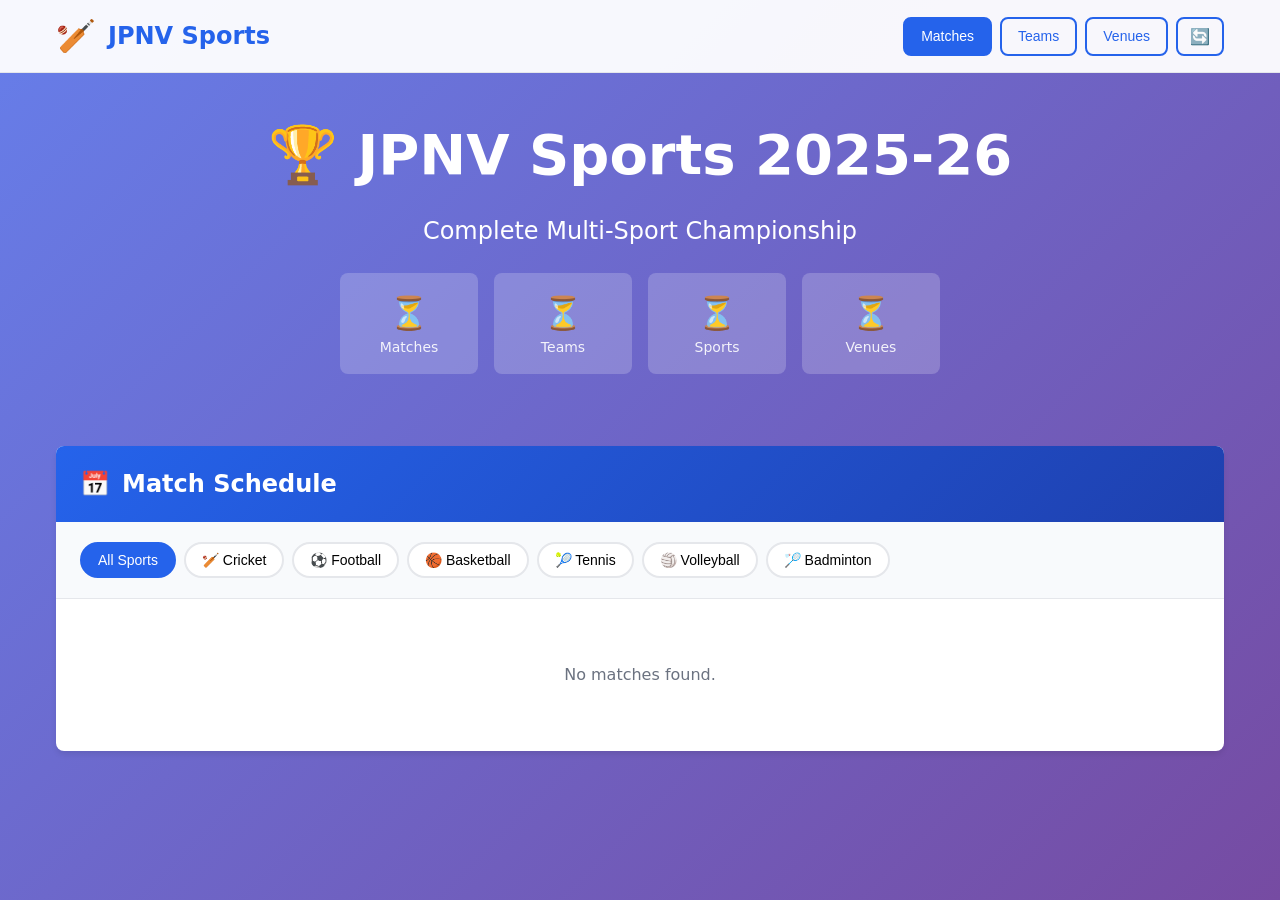
==== commit 88d9c460: "🔢 Fix Hero Stats Display - Dynamic Updates 📊 Hero Stats Fixed: - Stats now update when ANY CSV data " ====
--- a/index.html
+++ b/index.html
@@ -30,8 +30,8 @@
         .stat-number{font-size:2rem;font-weight:700;color:#f59e0b}
         .loading{text-align:center;padding:40px;color:#fff}
     </style>
-    <link rel="preload" href="fast.css?v=1129" as="style" onload="this.onload=null;this.rel='stylesheet'">
-    <noscript><link rel="stylesheet" href="fast.css?v=1129"></noscript>
+    <link rel="preload" href="fast.css?v=1131" as="style" onload="this.onload=null;this.rel='stylesheet'">
+    <noscript><link rel="stylesheet" href="fast.css?v=1131"></noscript>
 </head>
 <body>
     <header class="header">
@@ -58,19 +58,19 @@
                 <p style="font-size: clamp(1rem, 3vw, 1.5rem); margin-bottom: 24px;">Complete Multi-Sport Championship</p>
                 <div class="hero-stats">
                     <div class="stat-card">
-                        <div class="stat-number">24</div>
+                        <div class="stat-number">⏳</div>
                         <div class="stat-label">Matches</div>
                     </div>
                     <div class="stat-card">
-                        <div class="stat-number">40</div>
+                        <div class="stat-number">⏳</div>
                         <div class="stat-label">Teams</div>
                     </div>
                     <div class="stat-card">
-                        <div class="stat-number">6</div>
+                        <div class="stat-number">⏳</div>
                         <div class="stat-label">Sports</div>
                     </div>
                     <div class="stat-card">
-                        <div class="stat-number">10</div>
+                        <div class="stat-number">⏳</div>
                         <div class="stat-label">Venues</div>
                     </div>
                 </div>
@@ -137,6 +137,7 @@
             if (document.querySelector('#teams-section').style.display !== 'none') {
                 renderTeams();
             }
+            updateStats(); // Update stats when teams load
         };
 
         window.updateVenuesData = function(csvVenues) {
@@ -145,29 +146,37 @@
             if (document.querySelector('#venues-section').style.display !== 'none') {
                 renderVenues();
             }
+            updateStats(); // Update stats when venues load
         };
 
         // Update hero stats with actual data
         function updateStats() {
-            const uniqueSports = new Set(matches.map(m => m.sport)).size;
+            const uniqueSports = matches.length > 0 ? new Set(matches.map(m => m.sport)).size : 0;
+            const matchCount = matches.length || (matches.length === 0 ? '⏳' : 0);
+            const teamCount = teams.length || (teams.length === 0 ? '⏳' : 0);
+            const venueCount = venues.length || (venues.length === 0 ? '⏳' : 0);
+            const sportCount = uniqueSports || (matches.length === 0 ? '⏳' : 0);
+            
             document.querySelector('.hero-stats').innerHTML = `
                 <div class="stat-card">
-                    <div class="stat-number">${matches.length}</div>
+                    <div class="stat-number">${matchCount}</div>
                     <div class="stat-label">Matches</div>
                 </div>
                 <div class="stat-card">
-                    <div class="stat-number">${teams.length}</div>
+                    <div class="stat-number">${teamCount}</div>
                     <div class="stat-label">Teams</div>
                 </div>
                 <div class="stat-card">
-                    <div class="stat-number">${uniqueSports || 6}</div>
+                    <div class="stat-number">${sportCount}</div>
                     <div class="stat-label">Sports</div>
                 </div>
                 <div class="stat-card">
-                    <div class="stat-number">${venues.length}</div>
+                    <div class="stat-number">${venueCount}</div>
                     <div class="stat-label">Venues</div>
                 </div>
             `;
+            
+            console.log('Stats updated:', { matches: matchCount, teams: teamCount, sports: sportCount, venues: venueCount });
         }
 
         function formatDate(dateString) {
@@ -343,7 +352,7 @@
         // Load mini CSV in background  
         setTimeout(() => {
             const s = document.createElement('script');
-            s.src = 'js/mini-csv.js?v=1130';
+            s.src = 'js/mini-csv.js?v=1131';
             s.async = true;
             document.head.appendChild(s);
         }, 300);
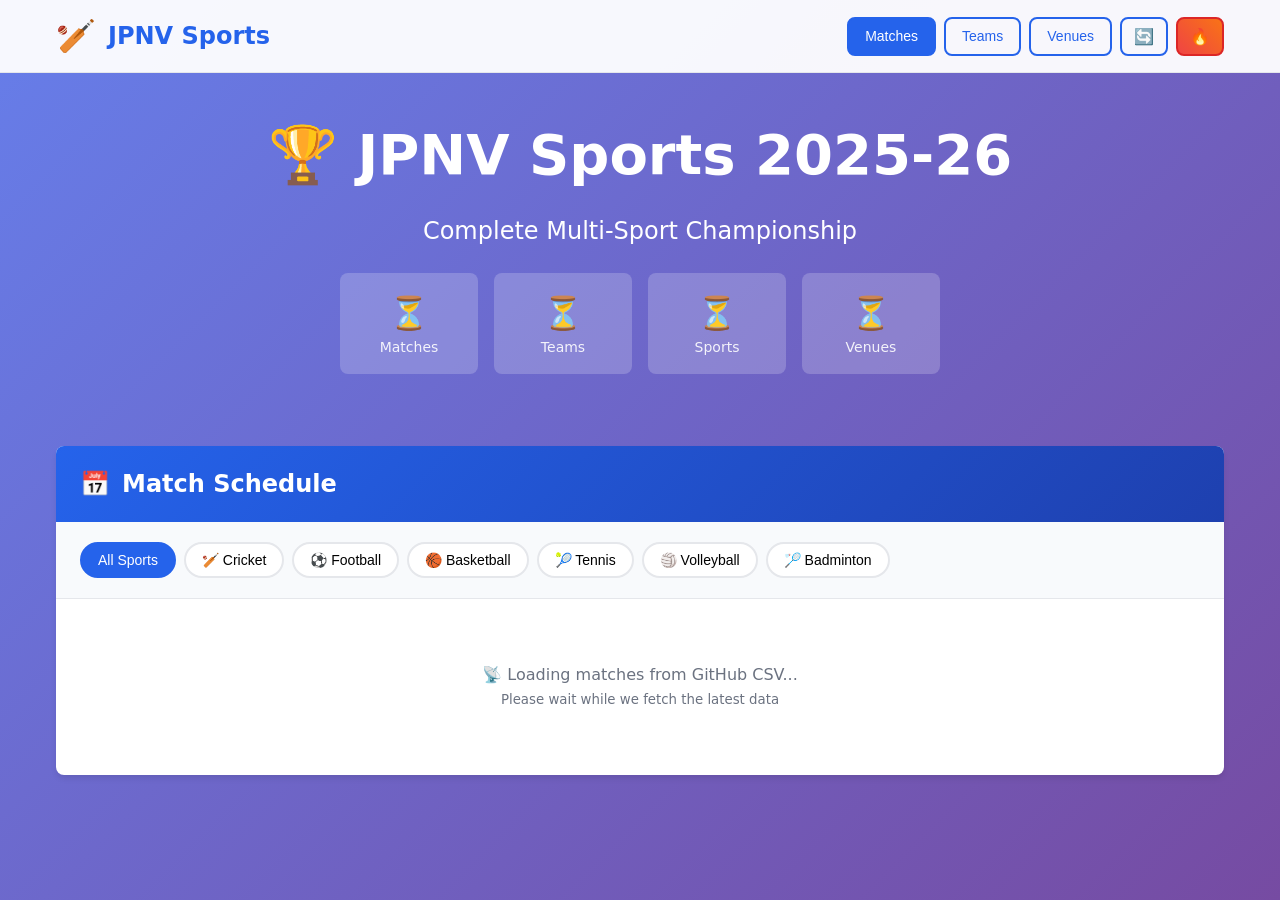
==== commit 2fda4209: "🔥 Add Hard Refresh Button & Better Loading States 🔥 Hard Refresh Button: - Added 🔥 hard refresh butt" ====
--- a/index.html
+++ b/index.html
@@ -22,7 +22,9 @@
         .nav-btn:hover,.nav-btn.active{background:#2563eb;color:white}
         .refresh-btn{padding:8px 12px!important;font-size:16px!important;transition:transform 0.3s ease}
         .refresh-btn:hover{transform:rotate(90deg)}
-        @media (max-width:768px){.header-content{flex-wrap:wrap;gap:8px}.logo{flex:1;min-width:0}.nav-menu{gap:6px;flex-wrap:wrap;width:100%;justify-content:space-between}.nav-btn{padding:10px 12px;font-size:13px;min-width:70px;min-height:44px;touch-action:manipulation}.refresh-btn{padding:10px 12px!important;font-size:16px!important;min-width:50px!important}}
+        .hard-refresh-btn{padding:8px 12px!important;font-size:16px!important;transition:all 0.3s ease;background:linear-gradient(45deg,#ef4444,#f97316)!important;color:white!important;border-color:#dc2626!important}
+        .hard-refresh-btn:hover{transform:scale(1.1);box-shadow:0 4px 12px rgba(239,68,68,0.4)}
+        @media (max-width:768px){.header-content{flex-wrap:wrap;gap:8px}.logo{flex:1;min-width:0}.nav-menu{gap:4px;flex-wrap:wrap;width:100%;justify-content:space-between}.nav-btn{padding:8px 10px;font-size:12px;min-width:60px;min-height:44px;touch-action:manipulation}.refresh-btn,.hard-refresh-btn{padding:8px 10px!important;font-size:14px!important;min-width:45px!important}}
         .hero-section{text-align:center;padding:40px 0;color:white;margin-bottom:32px}
         .hero-title{font-size:clamp(2rem,5vw,3.5rem);font-weight:700;margin-bottom:16px}
         .hero-stats{display:grid;grid-template-columns:repeat(auto-fit,minmax(120px,1fr));gap:16px;max-width:600px;margin:0 auto}
@@ -30,8 +32,8 @@
         .stat-number{font-size:2rem;font-weight:700;color:#f59e0b}
         .loading{text-align:center;padding:40px;color:#fff}
     </style>
-    <link rel="preload" href="fast.css?v=1131" as="style" onload="this.onload=null;this.rel='stylesheet'">
-    <noscript><link rel="stylesheet" href="fast.css?v=1131"></noscript>
+    <link rel="preload" href="fast.css?v=1132" as="style" onload="this.onload=null;this.rel='stylesheet'">
+    <noscript><link rel="stylesheet" href="fast.css?v=1132"></noscript>
 </head>
 <body>
     <header class="header">
@@ -46,6 +48,7 @@
                     <button class="nav-btn" data-section="teams">Teams</button>
                     <button class="nav-btn" data-section="venues">Venues</button>
                     <button class="nav-btn refresh-btn" title="Refresh Data">🔄</button>
+                    <button class="nav-btn hard-refresh-btn" title="Hard Refresh (No Cache)">🔥</button>
                 </nav>
             </div>
         </div>
@@ -201,7 +204,13 @@
 
         function renderMatches(matchList = matches) {
             const grid = document.getElementById('matches-grid');
-            grid.innerHTML = matchList.length === 0 ? '<div class="loading">No matches found.</div>' : matchList.map(match => `
+            if (matchList.length === 0) {
+                grid.innerHTML = matches.length === 0 ? 
+                    '<div class="loading">📡 Loading matches from GitHub CSV...<br><small>Please wait while we fetch the latest data</small></div>' : 
+                    '<div class="loading">No matches found for selected filter.</div>';
+                return;
+            }
+            grid.innerHTML = matchList.map(match => `
                 <div class="match-card">
                     <div class="match-header">
                         <span style="font-weight: 600;">${formatDate(match.date)}</span>
@@ -268,7 +277,46 @@
         // Navigation
         document.querySelectorAll('.nav-btn').forEach(btn => {
             btn.onclick = function() {
-                // Handle refresh button separately
+                // Handle hard refresh button
+                if (this.classList.contains('hard-refresh-btn')) {
+                    this.style.transform = 'scale(0.9)';
+                    this.style.transition = 'transform 0.2s ease';
+                    setTimeout(() => {
+                        this.style.transform = '';
+                    }, 200);
+                    
+                    // Clear all data and reset to loading states
+                    matches = [];
+                    teams = [];
+                    venues = [];
+                    
+                    // Reset all sections to loading
+                    document.getElementById('matches-grid').innerHTML = '<div class="loading">🔥 Hard refreshing matches...</div>';
+                    document.getElementById('teams-grid').innerHTML = '<div class="loading">🔥 Hard refreshing teams...</div>';
+                    document.getElementById('venues-grid').innerHTML = '<div class="loading">🔥 Hard refreshing venues...</div>';
+                    
+                    // Reset hero stats to loading
+                    document.querySelector('.hero-stats').innerHTML = `
+                        <div class="stat-card"><div class="stat-number">⏳</div><div class="stat-label">Matches</div></div>
+                        <div class="stat-card"><div class="stat-number">⏳</div><div class="stat-label">Teams</div></div>
+                        <div class="stat-card"><div class="stat-number">⏳</div><div class="stat-label">Sports</div></div>
+                        <div class="stat-card"><div class="stat-number">⏳</div><div class="stat-label">Venues</div></div>
+                    `;
+                    
+                    // Force hard refresh with timestamp and cache busting headers
+                    const timestamp = new Date().getTime();
+                    const s = document.createElement('script');
+                    s.src = `js/mini-csv.js?nocache=${timestamp}&t=${timestamp}`;
+                    s.async = true;
+                    // Remove any existing CSV loader scripts
+                    document.querySelectorAll('script[src*="mini-csv"]').forEach(el => el.remove());
+                    document.head.appendChild(s);
+                    
+                    console.log('🔥 Hard refresh initiated - bypassing all cache');
+                    return;
+                }
+                
+                // Handle regular refresh button
                 if (this.classList.contains('refresh-btn')) {
                     this.style.transform = 'rotate(360deg)';
                     this.style.transition = 'transform 0.5s ease';
@@ -302,6 +350,11 @@
                 document.querySelectorAll('.content-section').forEach(s => s.style.display = 'none');
                 document.getElementById(this.dataset.section + '-section').style.display = 'block';
                 
+                if (this.dataset.section === 'matches') {
+                    if (matches.length === 0) {
+                        document.getElementById('matches-grid').innerHTML = '<div class="loading">📊 Loading matches from CSV...</div>';
+                    }
+                }
                 if (this.dataset.section === 'teams') renderTeams();
                 if (this.dataset.section === 'venues') renderVenues();
             };
@@ -352,13 +405,17 @@
         // Load mini CSV in background  
         setTimeout(() => {
             const s = document.createElement('script');
-            s.src = 'js/mini-csv.js?v=1131';
+            s.src = 'js/mini-csv.js?v=1132';
             s.async = true;
             document.head.appendChild(s);
         }, 300);
 
-        // Initialize with loading states
-        document.getElementById('matches-grid').innerHTML = '<div class="loading">📊 Loading matches from CSV...</div>';
+        // Initialize with detailed loading states
+        document.getElementById('matches-grid').innerHTML = '<div class="loading">📊 Loading 20+ matches from GitHub CSV...</div>';
+        
+        // Show loading feedback in console
+        console.log('🚀 JPNV Sports initializing...');
+        console.log('📡 Loading CSV data from GitHub...');
         
         // Initial render after CSV loads
         renderMatches();
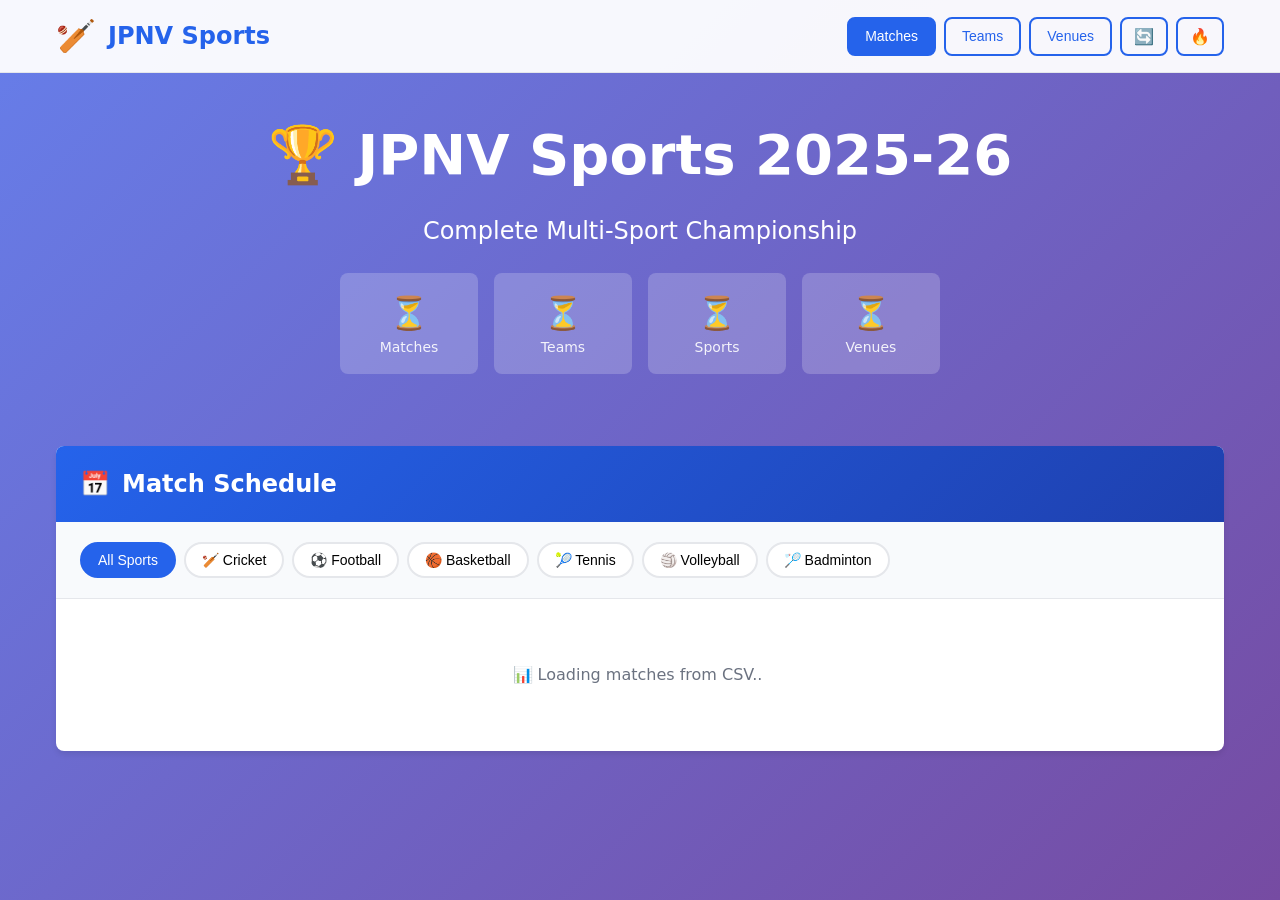
==== commit 40aaf72e: "🔥 Add Hard Refresh + Better Loading Experience �� Hard Refresh Button: - Added 🔥 hard refresh button" ====
--- a/index.html
+++ b/index.html
@@ -20,10 +20,9 @@
         .nav-menu{display:flex;gap:8px}
         .nav-btn{padding:8px 16px;background:none;border:2px solid #2563eb;border-radius:8px;color:#2563eb;font-weight:500;cursor:pointer;font-size:14px}
         .nav-btn:hover,.nav-btn.active{background:#2563eb;color:white}
-        .refresh-btn{padding:8px 12px!important;font-size:16px!important;transition:transform 0.3s ease}
+        .refresh-btn,.hard-refresh-btn{padding:8px 12px!important;font-size:16px!important;transition:transform 0.3s ease}
         .refresh-btn:hover{transform:rotate(90deg)}
-        .hard-refresh-btn{padding:8px 12px!important;font-size:16px!important;transition:all 0.3s ease;background:linear-gradient(45deg,#ef4444,#f97316)!important;color:white!important;border-color:#dc2626!important}
-        .hard-refresh-btn:hover{transform:scale(1.1);box-shadow:0 4px 12px rgba(239,68,68,0.4)}
+        .hard-refresh-btn:hover{transform:scale(1.1);background:#dc2626!important;border-color:#dc2626!important}
         @media (max-width:768px){.header-content{flex-wrap:wrap;gap:8px}.logo{flex:1;min-width:0}.nav-menu{gap:4px;flex-wrap:wrap;width:100%;justify-content:space-between}.nav-btn{padding:8px 10px;font-size:12px;min-width:60px;min-height:44px;touch-action:manipulation}.refresh-btn,.hard-refresh-btn{padding:8px 10px!important;font-size:14px!important;min-width:45px!important}}
         .hero-section{text-align:center;padding:40px 0;color:white;margin-bottom:32px}
         .hero-title{font-size:clamp(2rem,5vw,3.5rem);font-weight:700;margin-bottom:16px}
@@ -48,7 +47,7 @@
                     <button class="nav-btn" data-section="teams">Teams</button>
                     <button class="nav-btn" data-section="venues">Venues</button>
                     <button class="nav-btn refresh-btn" title="Refresh Data">🔄</button>
-                    <button class="nav-btn hard-refresh-btn" title="Hard Refresh (No Cache)">🔥</button>
+                    <button class="nav-btn hard-refresh-btn" title="Hard Refresh - Clear Cache">🔥</button>
                 </nav>
             </div>
         </div>
@@ -130,6 +129,7 @@
         window.updateMatchesData = function(csvMatches) {
             matches = csvMatches || [];
             console.log('Matches updated:', matches.length);
+            if (window.clearLoadingAnimation) window.clearLoadingAnimation();
             renderMatches();
             updateStats();
         };
@@ -204,13 +204,7 @@
 
         function renderMatches(matchList = matches) {
             const grid = document.getElementById('matches-grid');
-            if (matchList.length === 0) {
-                grid.innerHTML = matches.length === 0 ? 
-                    '<div class="loading">📡 Loading matches from GitHub CSV...<br><small>Please wait while we fetch the latest data</small></div>' : 
-                    '<div class="loading">No matches found for selected filter.</div>';
-                return;
-            }
-            grid.innerHTML = matchList.map(match => `
+            grid.innerHTML = matchList.length === 0 ? '<div class="loading">No matches found.</div>' : matchList.map(match => `
                 <div class="match-card">
                     <div class="match-header">
                         <span style="font-weight: 600;">${formatDate(match.date)}</span>
@@ -277,46 +271,7 @@
         // Navigation
         document.querySelectorAll('.nav-btn').forEach(btn => {
             btn.onclick = function() {
-                // Handle hard refresh button
-                if (this.classList.contains('hard-refresh-btn')) {
-                    this.style.transform = 'scale(0.9)';
-                    this.style.transition = 'transform 0.2s ease';
-                    setTimeout(() => {
-                        this.style.transform = '';
-                    }, 200);
-                    
-                    // Clear all data and reset to loading states
-                    matches = [];
-                    teams = [];
-                    venues = [];
-                    
-                    // Reset all sections to loading
-                    document.getElementById('matches-grid').innerHTML = '<div class="loading">🔥 Hard refreshing matches...</div>';
-                    document.getElementById('teams-grid').innerHTML = '<div class="loading">🔥 Hard refreshing teams...</div>';
-                    document.getElementById('venues-grid').innerHTML = '<div class="loading">🔥 Hard refreshing venues...</div>';
-                    
-                    // Reset hero stats to loading
-                    document.querySelector('.hero-stats').innerHTML = `
-                        <div class="stat-card"><div class="stat-number">⏳</div><div class="stat-label">Matches</div></div>
-                        <div class="stat-card"><div class="stat-number">⏳</div><div class="stat-label">Teams</div></div>
-                        <div class="stat-card"><div class="stat-number">⏳</div><div class="stat-label">Sports</div></div>
-                        <div class="stat-card"><div class="stat-number">⏳</div><div class="stat-label">Venues</div></div>
-                    `;
-                    
-                    // Force hard refresh with timestamp and cache busting headers
-                    const timestamp = new Date().getTime();
-                    const s = document.createElement('script');
-                    s.src = `js/mini-csv.js?nocache=${timestamp}&t=${timestamp}`;
-                    s.async = true;
-                    // Remove any existing CSV loader scripts
-                    document.querySelectorAll('script[src*="mini-csv"]').forEach(el => el.remove());
-                    document.head.appendChild(s);
-                    
-                    console.log('🔥 Hard refresh initiated - bypassing all cache');
-                    return;
-                }
-                
-                // Handle regular refresh button
+                // Handle refresh button separately
                 if (this.classList.contains('refresh-btn')) {
                     this.style.transform = 'rotate(360deg)';
                     this.style.transition = 'transform 0.5s ease';
@@ -344,17 +299,50 @@
                     return;
                 }
                 
+                // Handle hard refresh button
+                if (this.classList.contains('hard-refresh-btn')) {
+                    this.style.transform = 'scale(0.9)';
+                    this.style.transition = 'transform 0.2s ease';
+                    setTimeout(() => {
+                        this.style.transform = '';
+                        this.style.transition = '';
+                    }, 200);
+                    
+                    // Clear all data and reload from scratch
+                    matches = [];
+                    teams = [];
+                    venues = [];
+                    
+                    // Reset all sections to loading
+                    document.getElementById('matches-grid').innerHTML = '<div class="loading">🔥 Hard refreshing - clearing cache...</div>';
+                    document.getElementById('teams-grid').innerHTML = '<div class="loading">🔥 Loading teams from scratch...</div>';
+                    document.getElementById('venues-grid').innerHTML = '<div class="loading">🔥 Loading venues from scratch...</div>';
+                    
+                    // Reset stats
+                    document.querySelector('.hero-stats').innerHTML = `
+                        <div class="stat-card"><div class="stat-number">🔥</div><div class="stat-label">Matches</div></div>
+                        <div class="stat-card"><div class="stat-number">🔥</div><div class="stat-label">Teams</div></div>
+                        <div class="stat-card"><div class="stat-number">🔥</div><div class="stat-label">Sports</div></div>
+                        <div class="stat-card"><div class="stat-number">🔥</div><div class="stat-label">Venues</div></div>
+                    `;
+                    
+                    // Force reload with no cache
+                    setTimeout(() => {
+                        const timestamp = new Date().getTime();
+                        const s = document.createElement('script');
+                        s.src = `js/mini-csv.js?nocache=${timestamp}&hard=true`;
+                        s.async = true;
+                        document.head.appendChild(s);
+                    }, 500);
+                    return;
+                }
+                
                 document.querySelectorAll('.nav-btn').forEach(b => b.classList.remove('active'));
                 this.classList.add('active');
                 
                 document.querySelectorAll('.content-section').forEach(s => s.style.display = 'none');
                 document.getElementById(this.dataset.section + '-section').style.display = 'block';
                 
-                if (this.dataset.section === 'matches') {
-                    if (matches.length === 0) {
-                        document.getElementById('matches-grid').innerHTML = '<div class="loading">📊 Loading matches from CSV...</div>';
-                    }
-                }
                 if (this.dataset.section === 'teams') renderTeams();
                 if (this.dataset.section === 'venues') renderVenues();
             };
@@ -410,12 +398,19 @@
             document.head.appendChild(s);
         }, 300);
 
-        // Initialize with detailed loading states
-        document.getElementById('matches-grid').innerHTML = '<div class="loading">📊 Loading 20+ matches from GitHub CSV...</div>';
+        // Initialize with loading states and progress indicator
+        let loadingDots = 0;
+        const loadingInterval = setInterval(() => {
+            loadingDots = (loadingDots + 1) % 4;
+            const dots = '.'.repeat(loadingDots);
+            const spaces = '\u00A0'.repeat(3 - loadingDots);
+            document.getElementById('matches-grid').innerHTML = `<div class="loading">📊 Loading matches from CSV${dots}${spaces}</div>`;
+        }, 500);
         
-        // Show loading feedback in console
-        console.log('🚀 JPNV Sports initializing...');
-        console.log('📡 Loading CSV data from GitHub...');
+        // Clear loading animation when data loads
+        window.clearLoadingAnimation = function() {
+            clearInterval(loadingInterval);
+        };
         
         // Initial render after CSV loads
         renderMatches();
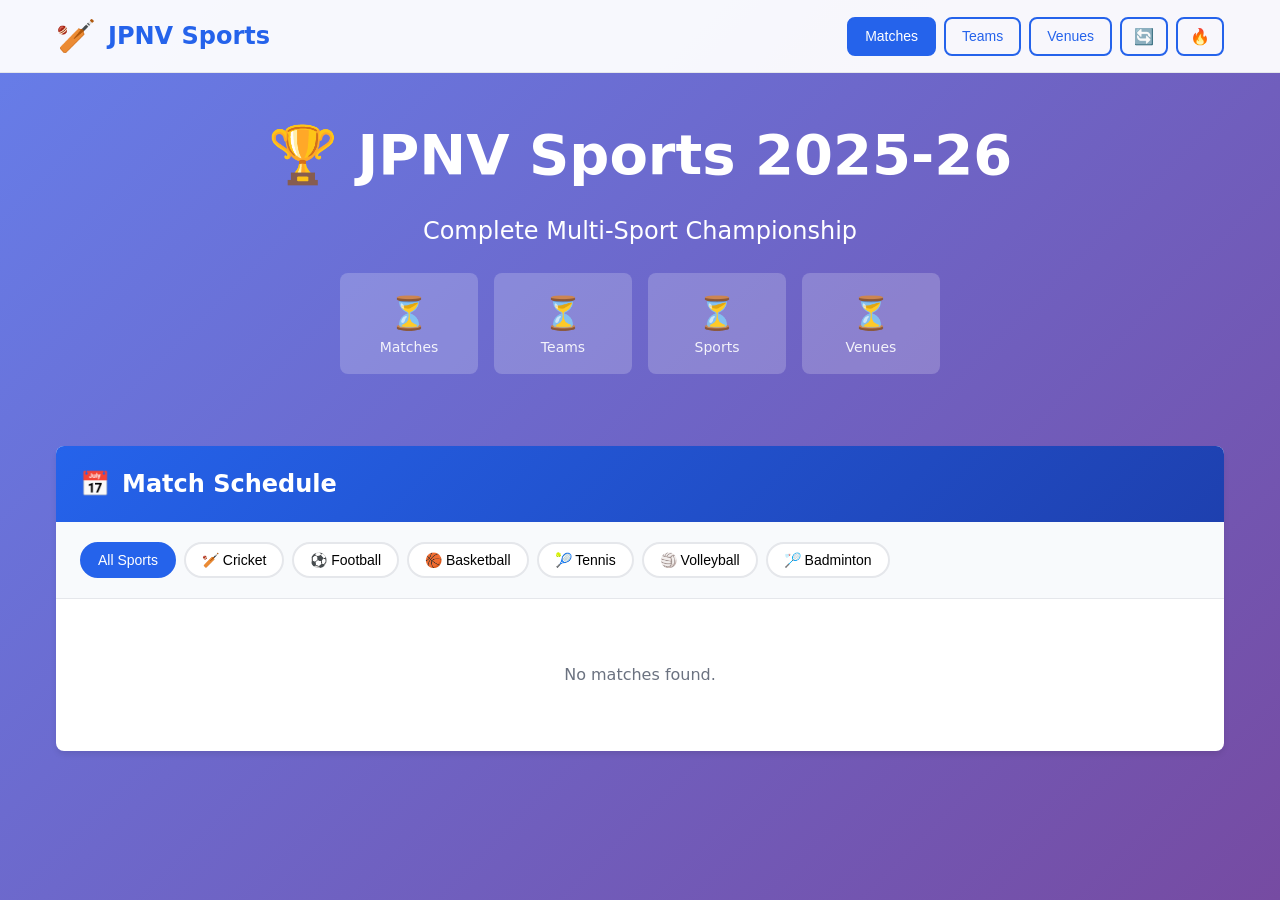
==== commit dcc346f7: "🚀 Fix JavaScript Errors & Optimize CSV Loading Performance ⚡ JavaScript Error Fixes: - Added MiniCSV" ====
--- a/index.html
+++ b/index.html
@@ -31,8 +31,8 @@
         .stat-number{font-size:2rem;font-weight:700;color:#f59e0b}
         .loading{text-align:center;padding:40px;color:#fff}
     </style>
-    <link rel="preload" href="fast.css?v=1132" as="style" onload="this.onload=null;this.rel='stylesheet'">
-    <noscript><link rel="stylesheet" href="fast.css?v=1132"></noscript>
+    <link rel="preload" href="fast.css?v=1133" as="style" onload="this.onload=null;this.rel='stylesheet'">
+    <noscript><link rel="stylesheet" href="fast.css?v=1133"></noscript>
 </head>
 <body>
     <header class="header">
@@ -290,7 +290,10 @@
                         document.getElementById('venues-grid').innerHTML = '<div class="loading">🔄 Refreshing venues...</div>';
                     }
                     
-                    // Reload CSV data with cache busting
+                    // Reload CSV data with cache busting - prevent duplicates
+                    const existingScripts = document.querySelectorAll('script[src*="mini-csv.js"]');
+                    existingScripts.forEach(script => script.remove());
+                    
                     const timestamp = new Date().getTime();
                     const s = document.createElement('script');
                     s.src = `js/mini-csv.js?v=${timestamp}`;
@@ -308,32 +311,35 @@
                         this.style.transition = '';
                     }, 200);
                     
-                    // Clear all data and reload from scratch
+                    console.log('🔥 HARD REFRESH initiated');
+                    
+                    // Clear all data immediately
                     matches = [];
                     teams = [];
                     venues = [];
                     
-                    // Reset all sections to loading
-                    document.getElementById('matches-grid').innerHTML = '<div class="loading">🔥 Hard refreshing - clearing cache...</div>';
-                    document.getElementById('teams-grid').innerHTML = '<div class="loading">🔥 Loading teams from scratch...</div>';
-                    document.getElementById('venues-grid').innerHTML = '<div class="loading">🔥 Loading venues from scratch...</div>';
-                    
-                    // Reset stats
+                    // Show fast loading indicators
+                    document.getElementById('matches-grid').innerHTML = '<div class="loading">⚡ Loading matches...</div>';
+                    document.getElementById('teams-grid').innerHTML = '<div class="loading">⚡ Loading teams...</div>';
+                    document.getElementById('venues-grid').innerHTML = '<div class="loading">⚡ Loading venues...</div>';
+                    
+                    // Reset stats with loading indicators
                     document.querySelector('.hero-stats').innerHTML = `
-                        <div class="stat-card"><div class="stat-number">🔥</div><div class="stat-label">Matches</div></div>
-                        <div class="stat-card"><div class="stat-number">🔥</div><div class="stat-label">Teams</div></div>
-                        <div class="stat-card"><div class="stat-number">🔥</div><div class="stat-label">Sports</div></div>
-                        <div class="stat-card"><div class="stat-number">🔥</div><div class="stat-label">Venues</div></div>
+                        <div class="stat-card"><div class="stat-number">⚡</div><div class="stat-label">Matches</div></div>
+                        <div class="stat-card"><div class="stat-number">⚡</div><div class="stat-label">Teams</div></div>
+                        <div class="stat-card"><div class="stat-number">⚡</div><div class="stat-label">Sports</div></div>
+                        <div class="stat-card"><div class="stat-number">⚡</div><div class="stat-label">Venues</div></div>
                     `;
                     
-                    // Force reload with no cache
-                    setTimeout(() => {
-                        const timestamp = new Date().getTime();
-                        const s = document.createElement('script');
-                        s.src = `js/mini-csv.js?nocache=${timestamp}&hard=true`;
-                        s.async = true;
-                        document.head.appendChild(s);
-                    }, 500);
+                    // Immediate reload - no delay, prevent duplicates
+                    const existingScripts = document.querySelectorAll('script[src*="mini-csv.js"]');
+                    existingScripts.forEach(script => script.remove());
+                    
+                    const timestamp = new Date().getTime();
+                    const s = document.createElement('script');
+                    s.src = `js/mini-csv.js?nocache=${timestamp}&hard=true`;
+                    s.async = true;
+                    document.head.appendChild(s);
                     return;
                 }
                 
@@ -393,7 +399,7 @@
         // Load mini CSV in background  
         setTimeout(() => {
             const s = document.createElement('script');
-            s.src = 'js/mini-csv.js?v=1132';
+            s.src = 'js/mini-csv.js?v=1133';
             s.async = true;
             document.head.appendChild(s);
         }, 300);
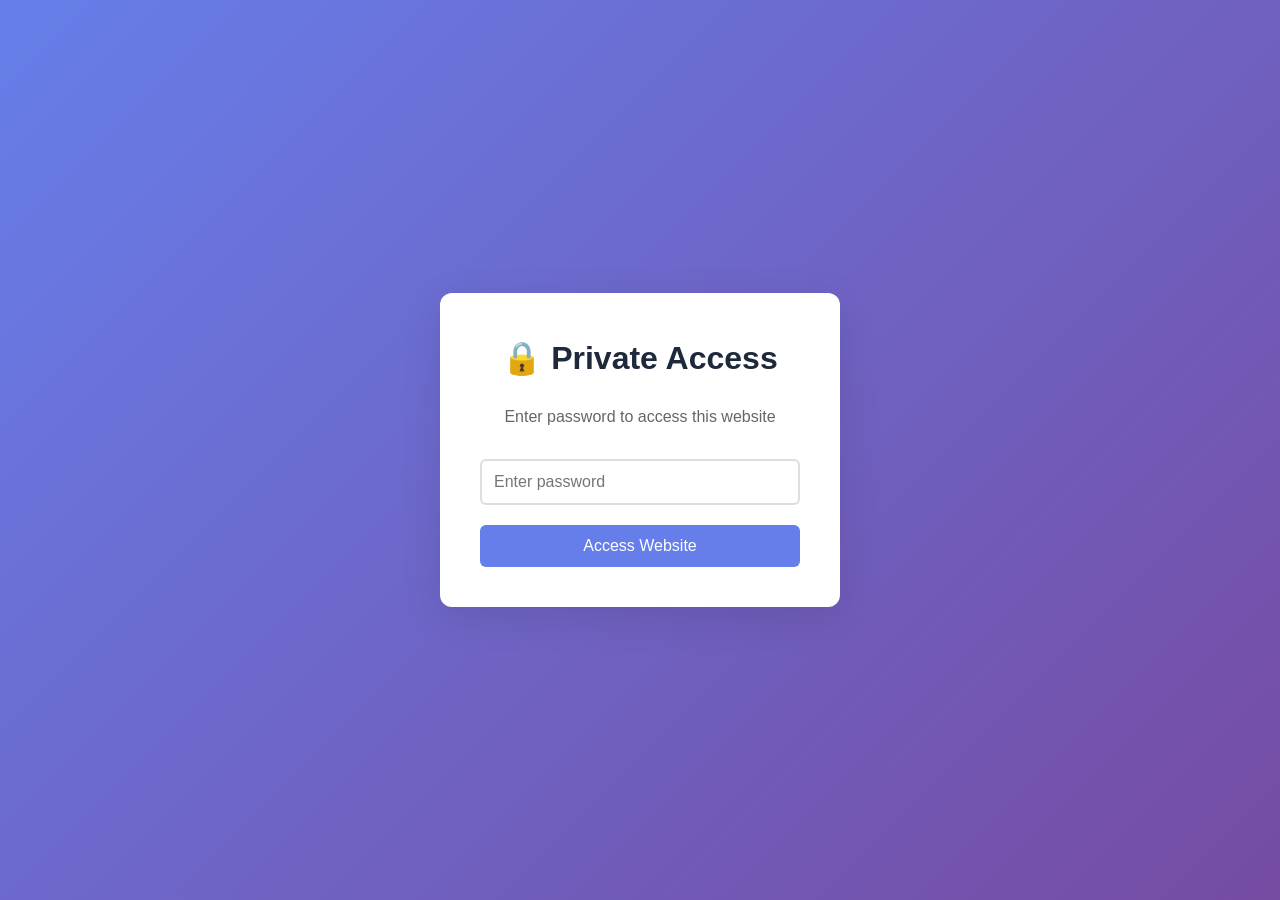
==== commit 2ca399d1: "Deploy authenticated website - 2025-11-29 15:40:05" ====
--- a/index.html
+++ b/index.html
@@ -1,425 +1,80 @@
+
 <!DOCTYPE html>
 <html lang="en">
 <head>
     <meta charset="UTF-8">
     <meta name="viewport" content="width=device-width, initial-scale=1.0">
-    <meta http-equiv="Cache-Control" content="no-cache, no-store, must-revalidate">
-    <meta http-equiv="Pragma" content="no-cache">
-    <meta http-equiv="Expires" content="0">
-    <title>🏏 JPNV Sports 2025-26</title>
-    <link rel="icon" href="data:image/svg+xml,<svg xmlns='http://www.w3.org/2000/svg' viewBox='0 0 100 100'><text y='.9em' font-size='90'>🏏</text></svg>">
-    
-    <style>
-        /* Critical above-fold CSS only */
-        *{margin:0;padding:0;box-sizing:border-box}
-        body{font-family:system-ui,-apple-system,sans-serif;line-height:1.5;color:#1f2937;background:#667eea;min-height:100vh}
-        .container{max-width:1200px;margin:0 auto;padding:0 16px}
-        .header{background:rgba(255,255,255,0.95);position:sticky;top:0;z-index:100;border-bottom:1px solid #e5e7eb}
-        .header-content{display:flex;align-items:center;justify-content:space-between;padding:12px 0}
-        .logo{display:flex;align-items:center;gap:12px;font-size:1.5rem;font-weight:700;color:#2563eb;text-decoration:none}
-        .nav-menu{display:flex;gap:8px}
-        .nav-btn{padding:8px 16px;background:none;border:2px solid #2563eb;border-radius:8px;color:#2563eb;font-weight:500;cursor:pointer;font-size:14px}
-        .nav-btn:hover,.nav-btn.active{background:#2563eb;color:white}
-        .refresh-btn,.hard-refresh-btn{padding:8px 12px!important;font-size:16px!important;transition:transform 0.3s ease}
-        .refresh-btn:hover{transform:rotate(90deg)}
-        .hard-refresh-btn:hover{transform:scale(1.1);background:#dc2626!important;border-color:#dc2626!important}
-        @media (max-width:768px){.header-content{flex-wrap:wrap;gap:8px}.logo{flex:1;min-width:0}.nav-menu{gap:4px;flex-wrap:wrap;width:100%;justify-content:space-between}.nav-btn{padding:8px 10px;font-size:12px;min-width:60px;min-height:44px;touch-action:manipulation}.refresh-btn,.hard-refresh-btn{padding:8px 10px!important;font-size:14px!important;min-width:45px!important}}
-        .hero-section{text-align:center;padding:40px 0;color:white;margin-bottom:32px}
-        .hero-title{font-size:clamp(2rem,5vw,3.5rem);font-weight:700;margin-bottom:16px}
-        .hero-stats{display:grid;grid-template-columns:repeat(auto-fit,minmax(120px,1fr));gap:16px;max-width:600px;margin:0 auto}
-        .stat-card{background:rgba(255,255,255,0.2);padding:16px;border-radius:8px}
-        .stat-number{font-size:2rem;font-weight:700;color:#f59e0b}
-        .loading{text-align:center;padding:40px;color:#fff}
-    </style>
-    <link rel="preload" href="fast.css?v=1133" as="style" onload="this.onload=null;this.rel='stylesheet'">
-    <noscript><link rel="stylesheet" href="fast.css?v=1133"></noscript>
+    <title>JPNV Sports - Athletic Excellence</title>
+    <link rel="stylesheet" href="assets/style.css">
+    <link rel="manifest" href="manifest.json">
+    <script src="auth/auth-config.js"></script>
 </head>
 <body>
-    <header class="header">
+    <!-- Authentication Protection -->
+    <div id="auth-overlay" style="display: none; position: fixed; top: 0; left: 0; width: 100%; height: 100%; background: rgba(0,0,0,0.8); z-index: 9999;">
+        <div id="auth-login" style="position: absolute; top: 50%; left: 50%; transform: translate(-50%, -50%); background: white; padding: 2rem; border-radius: 8px; max-width: 400px; width: 90%;">
+            <h3 id="auth-title">🔒 Private Access</h3>
+            <p id="auth-message">Enter password to access this content</p>
+            <input type="password" id="auth-password" placeholder="Password" style="width: 100%; padding: 0.75rem; margin: 1rem 0; border: 1px solid #ddd; border-radius: 4px;">
+            <button id="auth-submit" style="width: 100%; padding: 0.75rem; background: #007bff; color: white; border: none; border-radius: 4px; cursor: pointer;">Access Website</button>
+            <div id="auth-error" style="color: red; margin-top: 1rem; display: none;"></div>
+        </div>
+    </div>
+
+    <header>
         <div class="container">
-            <div class="header-content">
-                <a href="#" class="logo">
-                    <span style="font-size: clamp(1.5rem, 4vw, 2rem);">🏏</span>
-                    <span style="font-size: clamp(1rem, 3vw, 1.5rem);">JPNV Sports</span>
-                </a>
-                <nav class="nav-menu">
-                    <button class="nav-btn active" data-section="matches">Matches</button>
-                    <button class="nav-btn" data-section="teams">Teams</button>
-                    <button class="nav-btn" data-section="venues">Venues</button>
-                    <button class="nav-btn refresh-btn" title="Refresh Data">🔄</button>
-                    <button class="nav-btn hard-refresh-btn" title="Hard Refresh - Clear Cache">🔥</button>
-                </nav>
+            <h1>JPNV Sports - Athletic Excellence</h1>
+            <p>Data from MCP Test.xlsx</p>
+            <p style="text-align: right;"><button id="auth-logout" style="padding: 0.25rem 0.5rem; background: #dc3545; color: white; border: none; border-radius: 4px; cursor: pointer; font-size: 0.8rem;">Logout</button></p>
+        </div>
+    </header>
+    
+    <div class="container" id="main-content">
+        <div class="nav-grid">
+            <div class="nav-card">
+                <h3><a href="playersdata.html">PlayersData</a></h3>
+                <p>22 rows, 3 columns</p>
+                <p><strong>Headers:</strong> Name, ID, Comment, , , , , , , , , , , , , , , , , , , , , , , </p>
+                <a href="playersdata.html" class="btn">View Data</a>
+            </div>
+            <div class="nav-card">
+                <h3><a href="matches.html">Matches</a></h3>
+                <p>5 rows, 4 columns</p>
+                <p><strong>Headers:</strong> Matches, Days, Dates, Venue, , , , , , , , , , , , , , , , , , , , , , </p>
+                <a href="matches.html" class="btn">View Data</a>
+            </div>
+            <div class="nav-card">
+                <h3><a href="meetingmgmt.html">MeetingMgmt</a></h3>
+                <p>13 rows, 1 columns</p>
+                <p><strong>Headers:</strong> २२ नोव्हेंबर बैठक नियोजन, , , , , , , , , , , , , , , , , , , , , , , , , </p>
+                <a href="meetingmgmt.html" class="btn">View Data</a>
+            </div>
+            <div class="nav-card">
+                <h3><a href="sportsmgmt.html">SportsMgmt</a></h3>
+                <p>8 rows, 1 columns</p>
+                <p><strong>Headers:</strong> ज्ञान प्रबोधिनी नवनगर विद्यालय, निगडी केंद्र, , , , , , , , , , , , , , , , , , , , , , , , , </p>
+                <a href="sportsmgmt.html" class="btn">View Data</a>
+            </div>
+            <div class="nav-card">
+                <h3><a href="committee.html">Committee</a></h3>
+                <p>33 rows, 6 columns</p>
+                <p><strong>Headers:</strong> क्रमांक, समिती, , प्रमुख, उपप्रमुख, सहाय्यक, , </p>
+                <a href="committee.html" class="btn">View Data</a>
             </div>
         </div>
-    </header>
-
-    <main>
-        <div class="container">
-            <section class="hero-section">
-                <h1 class="hero-title">🏆 JPNV Sports 2025-26</h1>
-                <p style="font-size: clamp(1rem, 3vw, 1.5rem); margin-bottom: 24px;">Complete Multi-Sport Championship</p>
-                <div class="hero-stats">
-                    <div class="stat-card">
-                        <div class="stat-number">⏳</div>
-                        <div class="stat-label">Matches</div>
-                    </div>
-                    <div class="stat-card">
-                        <div class="stat-number">⏳</div>
-                        <div class="stat-label">Teams</div>
-                    </div>
-                    <div class="stat-card">
-                        <div class="stat-number">⏳</div>
-                        <div class="stat-label">Sports</div>
-                    </div>
-                    <div class="stat-card">
-                        <div class="stat-number">⏳</div>
-                        <div class="stat-label">Venues</div>
-                    </div>
-                </div>
-            </section>
-
-            <section id="matches-section" class="content-section">
-                <div class="section-header">
-                    <span style="font-size: 1.5rem;">📅</span>
-                    <h2 style="font-size: 1.5rem; font-weight: 600;">Match Schedule</h2>
-                </div>
-                
-                <div class="filters">
-                    <div class="filter-tabs">
-                        <button class="filter-tab active" data-sport="all">All Sports</button>
-                        <button class="filter-tab" data-sport="Cricket">🏏 Cricket</button>
-                        <button class="filter-tab" data-sport="Football">⚽ Football</button>
-                        <button class="filter-tab" data-sport="Basketball">🏀 Basketball</button>
-                        <button class="filter-tab" data-sport="Tennis">🎾 Tennis</button>
-                        <button class="filter-tab" data-sport="Volleyball">🏐 Volleyball</button>
-                        <button class="filter-tab" data-sport="Badminton">🏸 Badminton</button>
-                    </div>
-                </div>
-
-                <div class="matches-grid" id="matches-grid">
-                    <div class="loading">📊 Loading matches...</div>
-                </div>
-            </section>
-
-            <section id="teams-section" class="content-section" style="display: none;">
-                <div class="section-header">
-                    <span style="font-size: 1.5rem;">👥</span>
-                    <h2 style="font-size: 1.5rem; font-weight: 600;">Teams</h2>
-                </div>
-                <div class="teams-grid" id="teams-grid"></div>
-            </section>
-
-            <section id="venues-section" class="content-section" style="display: none;">
-                <div class="section-header">
-                    <span style="font-size: 1.5rem;">🏟️</span>
-                    <h2 style="font-size: 1.5rem; font-weight: 600;">Venues</h2>
-                </div>
-                <div class="teams-grid" id="venues-grid"></div>
-            </section>
-        </div>
-    </main>
-
+        
+        <footer style="margin-top: 3rem; text-align: center; color: #666;">
+            <p>Generated from  • 5 sheets • Created 11/29/2025</p>
+        </footer>
+    </div>
+    
+    <script src="assets/script.js"></script>
+    <script src="auth/website-auth.js"></script>
     <script>
-        // Dynamic data loaded from CSV files
-        let matches = [];
-        let teams = [];
-        let venues = [];
-
-        // Data update functions for CSV loader
-        window.updateMatchesData = function(csvMatches) {
-            matches = csvMatches || [];
-            console.log('Matches updated:', matches.length);
-            if (window.clearLoadingAnimation) window.clearLoadingAnimation();
-            renderMatches();
-            updateStats();
-        };
-
-        window.updateTeamsData = function(csvTeams) {
-            teams = csvTeams || [];
-            console.log('Teams updated:', teams.length);
-            if (document.querySelector('#teams-section').style.display !== 'none') {
-                renderTeams();
-            }
-            updateStats(); // Update stats when teams load
-        };
-
-        window.updateVenuesData = function(csvVenues) {
-            venues = csvVenues || [];
-            console.log('Venues updated:', venues.length);
-            if (document.querySelector('#venues-section').style.display !== 'none') {
-                renderVenues();
-            }
-            updateStats(); // Update stats when venues load
-        };
-
-        // Update hero stats with actual data
-        function updateStats() {
-            const uniqueSports = matches.length > 0 ? new Set(matches.map(m => m.sport)).size : 0;
-            const matchCount = matches.length || (matches.length === 0 ? '⏳' : 0);
-            const teamCount = teams.length || (teams.length === 0 ? '⏳' : 0);
-            const venueCount = venues.length || (venues.length === 0 ? '⏳' : 0);
-            const sportCount = uniqueSports || (matches.length === 0 ? '⏳' : 0);
-            
-            document.querySelector('.hero-stats').innerHTML = `
-                <div class="stat-card">
-                    <div class="stat-number">${matchCount}</div>
-                    <div class="stat-label">Matches</div>
-                </div>
-                <div class="stat-card">
-                    <div class="stat-number">${teamCount}</div>
-                    <div class="stat-label">Teams</div>
-                </div>
-                <div class="stat-card">
-                    <div class="stat-number">${sportCount}</div>
-                    <div class="stat-label">Sports</div>
-                </div>
-                <div class="stat-card">
-                    <div class="stat-number">${venueCount}</div>
-                    <div class="stat-label">Venues</div>
-                </div>
-            `;
-            
-            console.log('Stats updated:', { matches: matchCount, teams: teamCount, sports: sportCount, venues: venueCount });
+        // Initialize authentication
+        if (typeof authConfig !== 'undefined') {
+            const auth = new WebsiteAuth(authConfig);
         }
-
-        function formatDate(dateString) {
-            return new Date(dateString).toLocaleDateString('en-US', { weekday: 'short', month: 'short', day: 'numeric' });
-        }
-
-        function formatTime(timeString) {
-            const [hours, minutes] = timeString.split(':');
-            const time = new Date();
-            time.setHours(hours, minutes);
-            return time.toLocaleTimeString('en-US', { hour: 'numeric', minute: '2-digit', hour12: true });
-        }
-
-        function getInitials(name) {
-            return name.split(' ').map(word => word[0]).join('').toUpperCase();
-        }
-
-        function getSportIcon(sport) {
-            const icons = { 'Cricket': '🏏', 'Football': '⚽', 'Basketball': '🏀', 'Tennis': '🎾', 'Volleyball': '🏐', 'Badminton': '🏸' };
-            return icons[sport] || '⚽';
-        }
-
-        function renderMatches(matchList = matches) {
-            const grid = document.getElementById('matches-grid');
-            grid.innerHTML = matchList.length === 0 ? '<div class="loading">No matches found.</div>' : matchList.map(match => `
-                <div class="match-card">
-                    <div class="match-header">
-                        <span style="font-weight: 600;">${formatDate(match.date)}</span>
-                        <span class="match-sport sport-${match.sport.toLowerCase()}">${getSportIcon(match.sport)} ${match.sport}</span>
-                    </div>
-                    <div class="match-content">
-                        <div class="match-teams">
-                            <div class="team">
-                                <div class="team-logo">${getInitials(match.homeTeam)}</div>
-                                <div class="team-name">${match.homeTeam}</div>
-                            </div>
-                            <div class="vs-divider">VS</div>
-                            <div class="team">
-                                <div class="team-logo">${getInitials(match.awayTeam)}</div>
-                                <div class="team-name">${match.awayTeam}</div>
-                            </div>
-                        </div>
-                        <div class="match-details">
-                            <div>🕒 ${formatTime(match.time)}</div>
-                            <div>🏟️ ${match.venue}</div>
-                        </div>
-                    </div>
-                </div>
-            `).join('');
-        }
-
-        function renderTeams() {
-            if (!teams || teams.length === 0) {
-                document.getElementById('teams-grid').innerHTML = '<div class="loading">Loading teams...</div>';
-                return;
-            }
-            document.getElementById('teams-grid').innerHTML = teams.map(team => `
-                <div class="team-card">
-                    <div class="team-card-logo">${getInitials(team.name)}</div>
-                    <div style="font-size: 1.25rem; font-weight: 600; margin-bottom: 8px;">${team.name}</div>
-                    <div style="color: #6b7280; margin-bottom: 12px;">${getSportIcon(team.sport)} ${team.sport}</div>
-                    <div style="font-size: 14px; margin-bottom: 4px;">🏆 ${team.division || 'Division'}</div>
-                    <div style="font-size: 14px; margin-bottom: 4px;">👤 ${team.contact || 'Contact'}</div>
-                    <div style="font-size: 14px; margin-bottom: 4px;">📧 ${team.email || ''}</div>
-                    <div style="font-size: 14px; margin-bottom: 4px;">🏟️ ${team.venue || 'Home Venue'}</div>
-                    ${team.color ? `<div style="font-size: 12px; color: #6b7280;">🎨 ${team.color}</div>` : ''}
-                </div>
-            `).join('');
-        }
-
-        function renderVenues() {
-            if (!venues || venues.length === 0) {
-                document.getElementById('venues-grid').innerHTML = '<div class="loading">Loading venues...</div>';
-                return;
-            }
-            document.getElementById('venues-grid').innerHTML = venues.map(venue => `
-                <div class="team-card">
-                    <div class="team-card-logo">🏟️</div>
-                    <div style="font-size: 1.25rem; font-weight: 600; margin-bottom: 8px;">${venue.name}</div>
-                    <div style="color: #6b7280; margin-bottom: 12px;">${venue.city}${venue.state ? `, ${venue.state}` : ''}</div>
-                    <div style="font-size: 14px; margin-bottom: 4px;">👥 Capacity: ${venue.capacity ? venue.capacity.toLocaleString() : 'N/A'}</div>
-                    <div style="font-size: 14px; margin-bottom: 4px;">🌿 ${venue.surface || 'Surface'}</div>
-                    <div style="font-size: 14px; margin-bottom: 4px;">🏢 ${venue.type || 'Type'}</div>
-                    ${venue.contact ? `<div style="font-size: 14px;">📞 ${venue.contact}</div>` : ''}
-                </div>
-            `).join('');
-        }
-
-        // Navigation
-        document.querySelectorAll('.nav-btn').forEach(btn => {
-            btn.onclick = function() {
-                // Handle refresh button separately
-                if (this.classList.contains('refresh-btn')) {
-                    this.style.transform = 'rotate(360deg)';
-                    this.style.transition = 'transform 0.5s ease';
-                    setTimeout(() => {
-                        this.style.transform = '';
-                        this.style.transition = '';
-                    }, 500);
-                    
-                    // Refresh current section and reload CSV data
-                    const activeSection = document.querySelector('.nav-btn.active')?.dataset.section;
-                    if (activeSection === 'matches') {
-                        document.getElementById('matches-grid').innerHTML = '<div class="loading">🔄 Refreshing matches...</div>';
-                    } else if (activeSection === 'teams') {
-                        document.getElementById('teams-grid').innerHTML = '<div class="loading">🔄 Refreshing teams...</div>';
-                    } else if (activeSection === 'venues') {
-                        document.getElementById('venues-grid').innerHTML = '<div class="loading">🔄 Refreshing venues...</div>';
-                    }
-                    
-                    // Reload CSV data with cache busting - prevent duplicates
-                    const existingScripts = document.querySelectorAll('script[src*="mini-csv.js"]');
-                    existingScripts.forEach(script => script.remove());
-                    
-                    const timestamp = new Date().getTime();
-                    const s = document.createElement('script');
-                    s.src = `js/mini-csv.js?v=${timestamp}`;
-                    s.async = true;
-                    document.head.appendChild(s);
-                    return;
-                }
-                
-                // Handle hard refresh button
-                if (this.classList.contains('hard-refresh-btn')) {
-                    this.style.transform = 'scale(0.9)';
-                    this.style.transition = 'transform 0.2s ease';
-                    setTimeout(() => {
-                        this.style.transform = '';
-                        this.style.transition = '';
-                    }, 200);
-                    
-                    console.log('🔥 HARD REFRESH initiated');
-                    
-                    // Clear all data immediately
-                    matches = [];
-                    teams = [];
-                    venues = [];
-                    
-                    // Show fast loading indicators
-                    document.getElementById('matches-grid').innerHTML = '<div class="loading">⚡ Loading matches...</div>';
-                    document.getElementById('teams-grid').innerHTML = '<div class="loading">⚡ Loading teams...</div>';
-                    document.getElementById('venues-grid').innerHTML = '<div class="loading">⚡ Loading venues...</div>';
-                    
-                    // Reset stats with loading indicators
-                    document.querySelector('.hero-stats').innerHTML = `
-                        <div class="stat-card"><div class="stat-number">⚡</div><div class="stat-label">Matches</div></div>
-                        <div class="stat-card"><div class="stat-number">⚡</div><div class="stat-label">Teams</div></div>
-                        <div class="stat-card"><div class="stat-number">⚡</div><div class="stat-label">Sports</div></div>
-                        <div class="stat-card"><div class="stat-number">⚡</div><div class="stat-label">Venues</div></div>
-                    `;
-                    
-                    // Immediate reload - no delay, prevent duplicates
-                    const existingScripts = document.querySelectorAll('script[src*="mini-csv.js"]');
-                    existingScripts.forEach(script => script.remove());
-                    
-                    const timestamp = new Date().getTime();
-                    const s = document.createElement('script');
-                    s.src = `js/mini-csv.js?nocache=${timestamp}&hard=true`;
-                    s.async = true;
-                    document.head.appendChild(s);
-                    return;
-                }
-                
-                document.querySelectorAll('.nav-btn').forEach(b => b.classList.remove('active'));
-                this.classList.add('active');
-                
-                document.querySelectorAll('.content-section').forEach(s => s.style.display = 'none');
-                document.getElementById(this.dataset.section + '-section').style.display = 'block';
-                
-                if (this.dataset.section === 'teams') renderTeams();
-                if (this.dataset.section === 'venues') renderVenues();
-            };
-        });
-
-        // Sport filters
-        document.querySelectorAll('.filter-tab').forEach(tab => {
-            tab.onclick = function() {
-                document.querySelectorAll('.filter-tab').forEach(t => t.classList.remove('active'));
-                this.classList.add('active');
-                
-                const sport = this.dataset.sport;
-                const filtered = sport === 'all' ? matches : matches.filter(match => match.sport === sport);
-                renderMatches(filtered);
-            };
-        });
-
-        // Load remaining styles after initial paint
-        setTimeout(() => {
-            const style = document.createElement('style');
-            style.textContent = `
-                body{background:linear-gradient(135deg,#667eea 0%,#764ba2 100%)}
-                .content-section{background:white;border-radius:8px;box-shadow:0 4px 6px -1px rgba(0,0,0,0.1);margin-bottom:24px;overflow:hidden}
-                .section-header{background:linear-gradient(135deg,#2563eb,#1e40af);color:white;padding:20px 24px;display:flex;align-items:center;gap:12px}
-                .filters{padding:20px 24px;border-bottom:1px solid #e5e7eb;background:#f8fafc}
-                .filter-tabs{display:flex;gap:8px;flex-wrap:wrap}
-                .filter-tab{padding:8px 16px;background:white;border:2px solid #e5e7eb;border-radius:20px;cursor:pointer;font-size:14px;font-weight:500}
-                .filter-tab:hover,.filter-tab.active{background:#2563eb;color:white;border-color:#2563eb}
-                .matches-grid{padding:24px;display:grid;gap:16px}
-                .match-card{border:1px solid #e5e7eb;border-radius:8px;overflow:hidden;background:white}
-                .match-header{background:#f3f4f6;padding:12px 16px;display:flex;justify-content:space-between;align-items:center}
-                .match-sport{padding:4px 12px;border-radius:12px;font-size:12px;font-weight:600}
-                .sport-cricket{background:#dbeafe;color:#1e40af}.sport-football{background:#dcfce7;color:#166534}.sport-basketball{background:#fed7aa;color:#c2410c}.sport-tennis{background:#fce7f3;color:#be185d}.sport-volleyball{background:#f0fdf4;color:#15803d}.sport-badminton{background:#fef3c7;color:#d97706}
-                .match-content{padding:16px}
-                .match-teams{display:flex;justify-content:space-between;align-items:center;margin-bottom:12px}
-                .team{text-align:center;flex:1}.team-name{font-weight:600;margin-bottom:4px}
-                .team-logo{width:40px;height:40px;background:linear-gradient(135deg,#2563eb,#1e40af);border-radius:50%;display:flex;align-items:center;justify-content:center;color:white;font-weight:700;margin:0 auto 8px}
-                .vs-divider{font-weight:700;color:#6b7280;margin:0 16px}
-                .match-details{display:grid;grid-template-columns:1fr 1fr;gap:12px;font-size:14px;color:#6b7280}
-                .teams-grid{padding:24px;display:grid;grid-template-columns:repeat(auto-fit,minmax(280px,1fr));gap:20px}
-                .team-card{background:white;border:1px solid #e5e7eb;border-radius:8px;padding:20px;text-align:center}
-                .team-card-logo{width:60px;height:60px;background:linear-gradient(135deg,#2563eb,#1e40af);border-radius:50%;display:flex;align-items:center;justify-content:center;color:white;font-weight:700;font-size:1.5rem;margin:0 auto 16px}
-                @media (max-width:768px){.container{padding:0 12px}.hero-section{padding:24px 0}.matches-grid,.teams-grid{padding:16px}.match-details{grid-template-columns:1fr}.teams-grid{grid-template-columns:1fr}.match-teams{flex-direction:column;gap:12px}.vs-divider{margin:8px 0}.header-content{padding:8px 0!important}.nav-menu{justify-content:center;width:100%;margin-top:8px}.nav-btn{flex:1;text-align:center;white-space:nowrap;overflow:hidden;text-overflow:ellipsis}}
-            `;
-            document.head.appendChild(style);
-        }, 50);
-
-        // Load mini CSV in background  
-        setTimeout(() => {
-            const s = document.createElement('script');
-            s.src = 'js/mini-csv.js?v=1133';
-            s.async = true;
-            document.head.appendChild(s);
-        }, 300);
-
-        // Initialize with loading states and progress indicator
-        let loadingDots = 0;
-        const loadingInterval = setInterval(() => {
-            loadingDots = (loadingDots + 1) % 4;
-            const dots = '.'.repeat(loadingDots);
-            const spaces = '\u00A0'.repeat(3 - loadingDots);
-            document.getElementById('matches-grid').innerHTML = `<div class="loading">📊 Loading matches from CSV${dots}${spaces}</div>`;
-        }, 500);
-        
-        // Clear loading animation when data loads
-        window.clearLoadingAnimation = function() {
-            clearInterval(loadingInterval);
-        };
-        
-        // Initial render after CSV loads
-        renderMatches();
     </script>
 </body>
 </html>
--- a/assets/style.css
+++ b/assets/style.css
@@ -0,0 +1,103 @@
+
+                :root {
+                    --primary-color: #2563eb;
+                    --secondary-color: #64748b;
+                    --background-color: #ffffff;
+                    --text-color: #1e293b;
+                    --border-color: #e2e8f0;
+                    --shadow: 0 1px 3px rgba(0,0,0,0.1);
+                }
+                
+                * { margin: 0; padding: 0; box-sizing: border-box; }
+                
+                body {
+                    font-family: -apple-system, BlinkMacSystemFont, 'Segoe UI', sans-serif;
+                    line-height: 1.6;
+                    color: var(--text-color);
+                    background: var(--background-color);
+                }
+                
+                .container {
+                    max-width: 1200px;
+                    margin: 0 auto;
+                    padding: 0 1rem;
+                }
+                
+                header {
+                    background: var(--primary-color);
+                    color: white;
+                    padding: 1rem 0;
+                    margin-bottom: 2rem;
+                }
+                
+                h1 { font-size: 2rem; margin-bottom: 0.5rem; }
+                h2 { font-size: 1.5rem; margin-bottom: 1rem; color: var(--primary-color); }
+                
+                .nav-grid {
+                    display: grid;
+                    grid-template-columns: repeat(auto-fit, minmax(300px, 1fr));
+                    gap: 1.5rem;
+                    margin: 2rem 0;
+                }
+                
+                .nav-card {
+                    background: white;
+                    border: 1px solid var(--border-color);
+                    border-radius: 8px;
+                    padding: 1.5rem;
+                    box-shadow: var(--shadow);
+                    transition: transform 0.2s, box-shadow 0.2s;
+                }
+                
+                .nav-card:hover {
+                    transform: translateY(-2px);
+                    box-shadow: 0 4px 12px rgba(0,0,0,0.15);
+                }
+                
+                .data-table {
+                    width: 100%;
+                    border-collapse: collapse;
+                    margin: 1rem 0;
+                    background: white;
+                    border-radius: 8px;
+                    overflow: hidden;
+                    box-shadow: var(--shadow);
+                }
+                
+                .data-table th,
+                .data-table td {
+                    padding: 0.75rem;
+                    text-align: left;
+                    border-bottom: 1px solid var(--border-color);
+                }
+                
+                .data-table th {
+                    background: var(--primary-color);
+                    color: white;
+                    font-weight: 600;
+                }
+                
+                .data-table tr:hover {
+                    background: #f8fafc;
+                }
+                
+                .btn {
+                    display: inline-block;
+                    padding: 0.5rem 1rem;
+                    background: var(--primary-color);
+                    color: white;
+                    text-decoration: none;
+                    border-radius: 6px;
+                    transition: background 0.2s;
+                }
+                
+                .btn:hover {
+                    background: #1d4ed8;
+                }
+                
+                @media (max-width: 768px) {
+                    .container { padding: 0 0.5rem; }
+                    .nav-grid { grid-template-columns: 1fr; }
+                    .data-table { font-size: 0.9rem; }
+                }
+            
